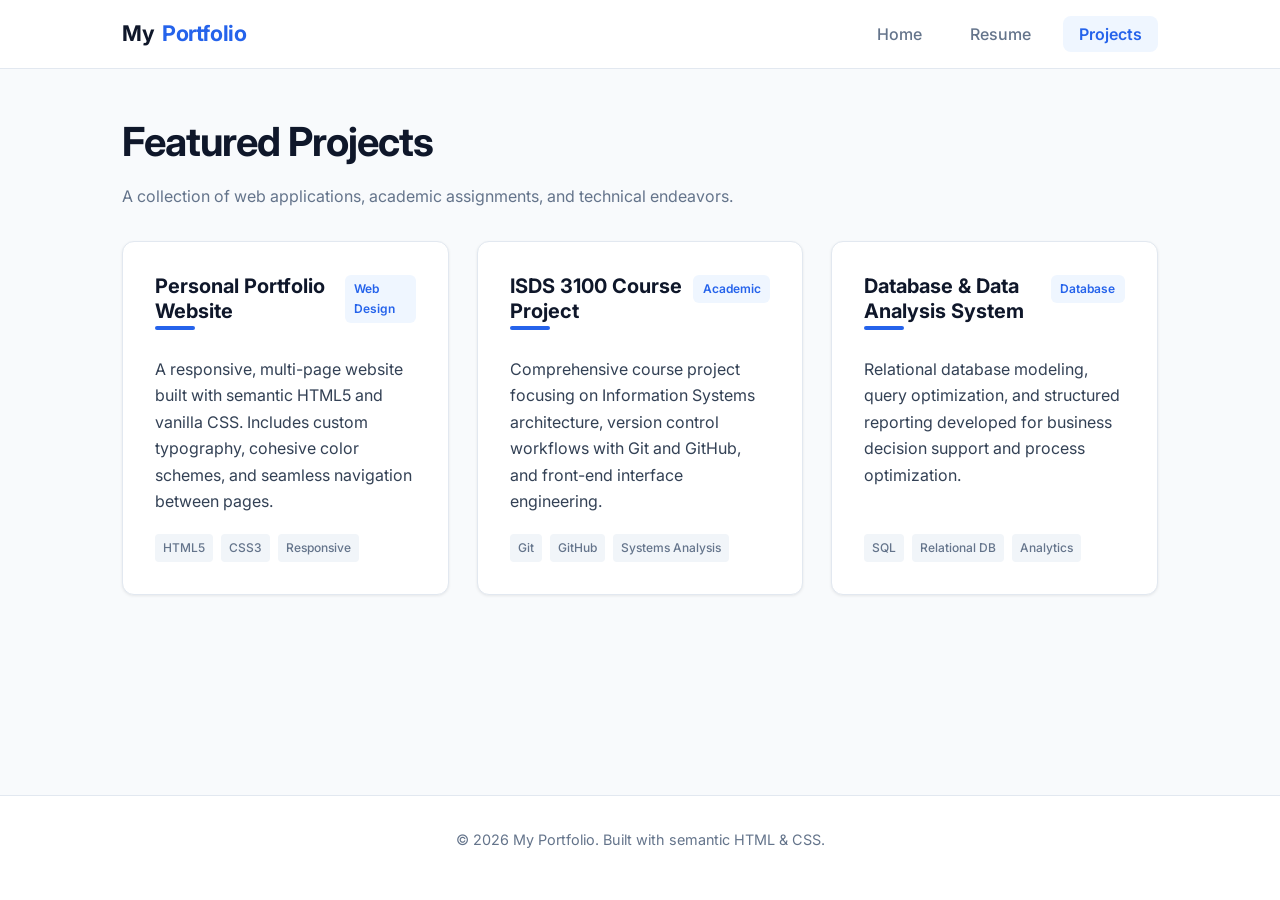
==== project.html @ 3532eb0c "first try" ====
<!DOCTYPE html>
<html lang="en">
<head>
  <meta charset="UTF-8">
  <meta name="viewport" content="width=device-width, initial-scale=1.0">
  <meta name="description" content="Showcase of projects, course assignments, and development work.">
  <title>Projects | Personal Portfolio</title>
  <link rel="preconnect" href="https://fonts.googleapis.com">
  <link rel="preconnect" href="https://fonts.gstatic.com" crossorigin>
  <link href="https://fonts.googleapis.com/css2?family=Inter:wght@400;500;600;700&display=swap" rel="stylesheet">
  <link rel="stylesheet" href="styles.css">
</head>
<body>

  <!-- Navigation Bar -->
  <header>
    <div class="nav-container">
      <a href="index.html" class="brand">My<span>Portfolio</span></a>
      <nav aria-label="Main Navigation">
        <ul>
          <li><a href="index.html">Home</a></li>
          <li><a href="resume.html">Resume</a></li>
          <li><a href="project.html" class="active">Projects</a></li>
        </ul>
      </nav>
    </div>
  </header>

  <!-- Main Content -->
  <main>
    <section class="projects-header">
      <h1>Featured Projects</h1>
      <p style="color: var(--text-light); margin-bottom: 2rem;">
        A collection of web applications, academic assignments, and technical endeavors.
      </p>
    </section>

    <!-- Projects Grid -->
    <section id="projects-grid">
      <div class="grid-cards">
        
        <!-- Project Card 1 -->
        <article class="card">
          <div class="card-header">
            <h2 class="card-title" style="font-size: 1.25rem;">Personal Portfolio Website</h2>
            <span class="badge">Web Design</span>
          </div>
          <p class="card-body">
            A responsive, multi-page website built with semantic HTML5 and vanilla CSS. Includes custom typography, 
            cohesive color schemes, and seamless navigation between pages.
          </p>
          <div class="card-tags">
            <span class="tag">HTML5</span>
            <span class="tag">CSS3</span>
            <span class="tag">Responsive</span>
          </div>
        </article>

        <!-- Project Card 2 -->
        <article class="card">
          <div class="card-header">
            <h2 class="card-title" style="font-size: 1.25rem;">ISDS 3100 Course Project</h2>
            <span class="badge">Academic</span>
          </div>
          <p class="card-body">
            Comprehensive course project focusing on Information Systems architecture, version control workflows 
            with Git and GitHub, and front-end interface engineering.
          </p>
          <div class="card-tags">
            <span class="tag">Git</span>
            <span class="tag">GitHub</span>
            <span class="tag">Systems Analysis</span>
          </div>
        </article>

        <!-- Project Card 3 -->
        <article class="card">
          <div class="card-header">
            <h2 class="card-title" style="font-size: 1.25rem;">Database &amp; Data Analysis System</h2>
            <span class="badge">Database</span>
          </div>
          <p class="card-body">
            Relational database modeling, query optimization, and structured reporting developed for business decision 
            support and process optimization.
          </p>
          <div class="card-tags">
            <span class="tag">SQL</span>
            <span class="tag">Relational DB</span>
            <span class="tag">Analytics</span>
          </div>
        </article>

      </div>
    </section>
  </main>

  <!-- Footer -->
  <footer>
    <p>&copy; 2026 My Portfolio. Built with semantic HTML &amp; CSS.</p>
  </footer>

</body>
</html>
---- styles.css ----
/* ==========================================================================
   Base Design System & Global Styles
   ========================================================================== */

:root {
  --primary: #2563eb;
  --primary-hover: #1d4ed8;
  --primary-light: #eff6ff;
  --accent: #0ea5e9;
  --dark: #0f172a;
  --text: #334155;
  --text-light: #64748b;
  --bg: #f8fafc;
  --card-bg: #ffffff;
  --border: #e2e8f0;
  --shadow-sm: 0 1px 3px rgba(0, 0, 0, 0.08);
  --shadow-md: 0 4px 6px -1px rgba(0, 0, 0, 0.1), 0 2px 4px -2px rgba(0, 0, 0, 0.06);
  --shadow-lg: 0 10px 15px -3px rgba(0, 0, 0, 0.1), 0 4px 6px -4px rgba(0, 0, 0, 0.05);
  --radius: 12px;
  --transition: all 0.25s cubic-bezier(0.4, 0, 0.2, 1);
  --font-family: 'Inter', system-ui, -apple-system, BlinkMacSystemFont, 'Segoe UI', Roboto, sans-serif;
}

*, *::before, *::after {
  box-sizing: border-box;
  margin: 0;
  padding: 0;
}

body {
  font-family: var(--font-family);
  background-color: var(--bg);
  color: var(--text);
  line-height: 1.65;
  min-height: 100vh;
  display: flex;
  flex-direction: column;
}

/* ==========================================================================
   Header & Navigation
   ========================================================================== */

header {
  background: rgba(255, 255, 255, 0.92);
  backdrop-filter: blur(12px);
  position: sticky;
  top: 0;
  z-index: 1000;
  border-bottom: 1px solid var(--border);
}

.nav-container {
  max-width: 1100px;
  margin: 0 auto;
  padding: 1rem 2rem;
  display: flex;
  justify-content: space-between;
  align-items: center;
}

.brand {
  font-size: 1.35rem;
  font-weight: 700;
  color: var(--dark);
  text-decoration: none;
  letter-spacing: -0.02em;
  display: flex;
  align-items: center;
  gap: 0.5rem;
}

.brand span {
  color: var(--primary);
}

nav ul {
  display: flex;
  list-style: none;
  gap: 1rem;
}

nav a {
  text-decoration: none;
  color: var(--text-light);
  font-weight: 500;
  padding: 0.5rem 1rem;
  border-radius: 8px;
  transition: var(--transition);
}

nav a:hover {
  color: var(--primary);
  background: var(--primary-light);
}

nav a.active {
  color: var(--primary);
  background: var(--primary-light);
  font-weight: 600;
}

/* ==========================================================================
   Layout & Typography
   ========================================================================== */

main {
  flex: 1;
  max-width: 1100px;
  width: 100%;
  margin: 0 auto;
  padding: 3rem 2rem;
}

h1, h2, h3, h4 {
  color: var(--dark);
  font-weight: 700;
  line-height: 1.25;
}

h1 {
  font-size: 2.5rem;
  margin-bottom: 1rem;
  letter-spacing: -0.025em;
}

h2 {
  font-size: 1.75rem;
  margin-bottom: 1.25rem;
  position: relative;
  display: inline-block;
}

h2::after {
  content: '';
  position: absolute;
  left: 0;
  bottom: -6px;
  width: 40px;
  height: 4px;
  background: var(--primary);
  border-radius: 2px;
}

p {
  margin-bottom: 1rem;
}

/* ==========================================================================
   Hero Section
   ========================================================================== */

.hero {
  padding: 4rem 2rem;
  background: linear-gradient(135deg, #ffffff 0%, #f1f5f9 100%);
  border: 1px solid var(--border);
  border-radius: var(--radius);
  margin-bottom: 3rem;
  box-shadow: var(--shadow-sm);
  display: flex;
  flex-direction: column;
  align-items: flex-start;
  gap: 1.5rem;
}

.hero-tag {
  display: inline-block;
  padding: 0.35rem 0.85rem;
  font-size: 0.85rem;
  font-weight: 600;
  color: var(--primary);
  background-color: var(--primary-light);
  border-radius: 9999px;
  border: 1px solid rgba(37, 99, 235, 0.2);
}

.hero p {
  font-size: 1.2rem;
  color: var(--text-light);
  max-width: 650px;
}

.btn-group {
  display: flex;
  gap: 1rem;
  flex-wrap: wrap;
}

.btn {
  display: inline-block;
  padding: 0.75rem 1.5rem;
  border-radius: 8px;
  font-weight: 600;
  text-decoration: none;
  transition: var(--transition);
  cursor: pointer;
  border: none;
}

.btn-primary {
  background-color: var(--primary);
  color: #ffffff;
  box-shadow: 0 4px 10px rgba(37, 99, 235, 0.25);
}

.btn-primary:hover {
  background-color: var(--primary-hover);
  transform: translateY(-2px);
  box-shadow: 0 6px 15px rgba(37, 99, 235, 0.35);
}

.btn-secondary {
  background-color: #ffffff;
  color: var(--dark);
  border: 1px solid var(--border);
}

.btn-secondary:hover {
  background-color: #f8fafc;
  border-color: #cbd5e1;
  transform: translateY(-2px);
}

/* ==========================================================================
   Cards & Grids
   ========================================================================== */

.grid-cards {
  display: grid;
  grid-template-columns: repeat(auto-fit, minmax(320px, 1fr));
  gap: 1.75rem;
  margin-top: 2rem;
}

.card {
  background: var(--card-bg);
  border: 1px solid var(--border);
  border-radius: var(--radius);
  padding: 2rem;
  box-shadow: var(--shadow-sm);
  transition: var(--transition);
  display: flex;
  flex-direction: column;
}

.card:hover {
  transform: translateY(-4px);
  box-shadow: var(--shadow-lg);
  border-color: #cbd5e1;
}

.card-header {
  display: flex;
  justify-content: space-between;
  align-items: baseline;
  margin-bottom: 0.75rem;
}

.card-title {
  font-size: 1.25rem;
  color: var(--dark);
}

.badge {
  font-size: 0.75rem;
  font-weight: 600;
  padding: 0.25rem 0.6rem;
  border-radius: 6px;
  background-color: var(--primary-light);
  color: var(--primary);
}

.card-body {
  flex: 1;
  color: var(--text);
  margin-bottom: 1.25rem;
}

.card-tags {
  display: flex;
  flex-wrap: wrap;
  gap: 0.5rem;
  margin-top: auto;
}

.tag {
  background: #f1f5f9;
  color: var(--text-light);
  font-size: 0.75rem;
  font-weight: 500;
  padding: 0.25rem 0.5rem;
  border-radius: 4px;
}

/* ==========================================================================
   Resume Sections
   ========================================================================== */

.resume-section {
  margin-bottom: 3rem;
}

.timeline {
  display: flex;
  flex-direction: column;
  gap: 1.5rem;
  margin-top: 1.5rem;
  border-left: 2px solid var(--border);
  padding-left: 1.5rem;
}

.timeline-item {
  position: relative;
}

.timeline-item::before {
  content: '';
  position: absolute;
  left: -1.95rem;
  top: 0.35rem;
  width: 12px;
  height: 12px;
  border-radius: 50%;
  background: var(--primary);
  border: 3px solid #ffffff;
  box-shadow: 0 0 0 1px var(--primary);
}

.timeline-title {
  font-size: 1.15rem;
  margin-bottom: 0.25rem;
}

.timeline-subtitle {
  font-weight: 500;
  color: var(--text-light);
  font-size: 0.95rem;
  margin-bottom: 0.5rem;
}

.timeline-date {
  font-size: 0.85rem;
  color: var(--accent);
  font-weight: 600;
  margin-bottom: 0.75rem;
}

.skills-list {
  display: flex;
  flex-wrap: wrap;
  gap: 0.75rem;
  margin-top: 1.25rem;
}

.skill-chip {
  background: #ffffff;
  border: 1px solid var(--border);
  padding: 0.5rem 1rem;
  border-radius: 8px;
  font-weight: 500;
  font-size: 0.9rem;
  box-shadow: var(--shadow-sm);
}

/* ==========================================================================
   Footer
   ========================================================================== */

footer {
  margin-top: auto;
  border-top: 1px solid var(--border);
  background: #ffffff;
  padding: 2rem;
  text-align: center;
  color: var(--text-light);
  font-size: 0.9rem;
}

/* ==========================================================================
   Responsive Design
   ========================================================================== */

@media (max-width: 768px) {
  .nav-container {
    flex-direction: column;
    gap: 1rem;
  }

  main {
    padding: 2rem 1rem;
  }

  h1 {
    font-size: 2rem;
  }
}
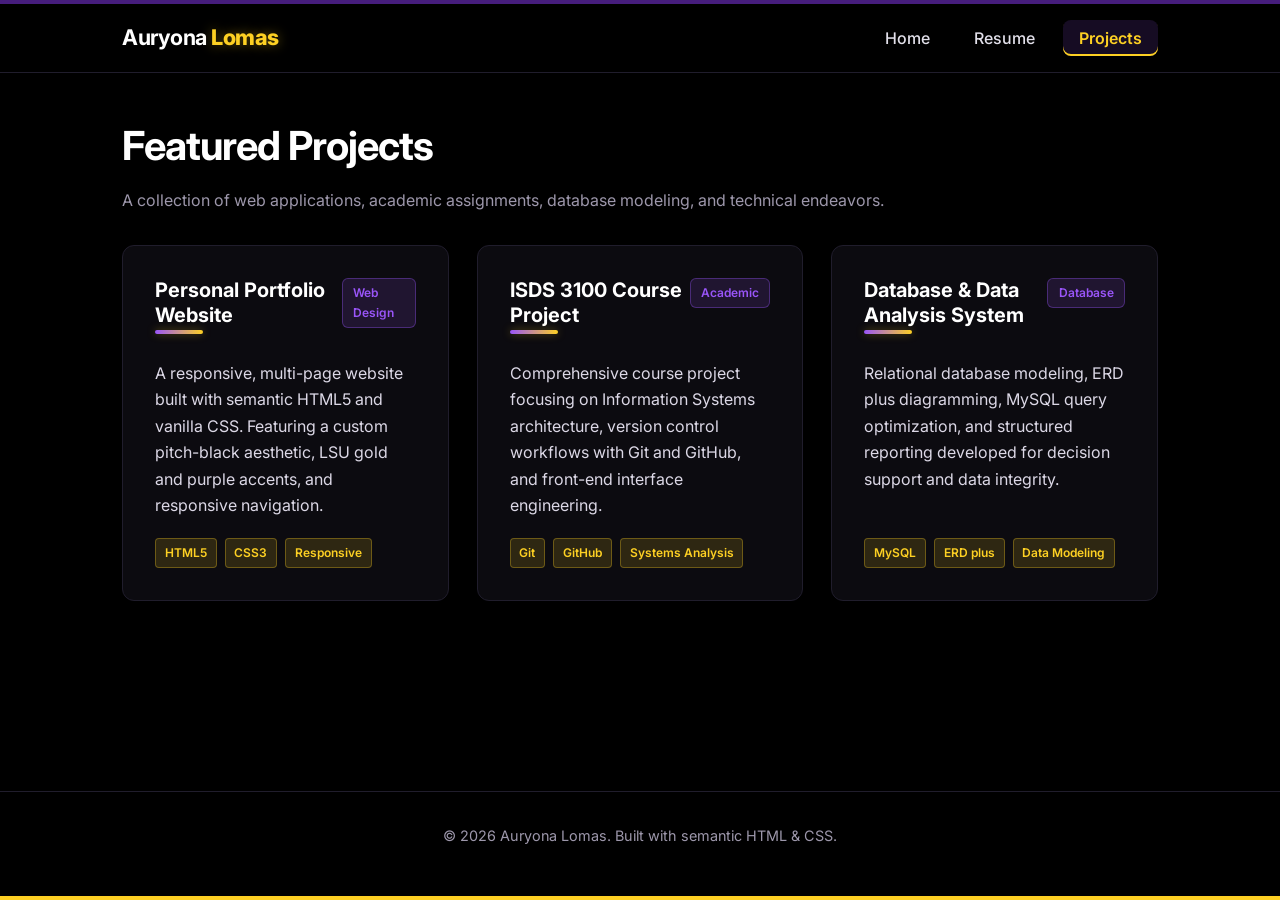
==== commit f6645a36: "resume add" ====
--- a/project.html
+++ b/project.html
@@ -3,8 +3,8 @@
 <head>
   <meta charset="UTF-8">
   <meta name="viewport" content="width=device-width, initial-scale=1.0">
-  <meta name="description" content="Showcase of projects, course assignments, and development work.">
-  <title>Projects | Personal Portfolio</title>
+  <meta name="description" content="Showcase of projects, course assignments, and development work by Auryona Lomas.">
+  <title>Projects | Auryona Lomas</title>
   <link rel="preconnect" href="https://fonts.googleapis.com">
   <link rel="preconnect" href="https://fonts.gstatic.com" crossorigin>
   <link href="https://fonts.googleapis.com/css2?family=Inter:wght@400;500;600;700&display=swap" rel="stylesheet">
@@ -15,7 +15,7 @@
   <!-- Navigation Bar -->
   <header>
     <div class="nav-container">
-      <a href="index.html" class="brand">My<span>Portfolio</span></a>
+      <a href="index.html" class="brand">Auryona<span>Lomas</span></a>
       <nav aria-label="Main Navigation">
         <ul>
           <li><a href="index.html">Home</a></li>
@@ -31,7 +31,7 @@
     <section class="projects-header">
       <h1>Featured Projects</h1>
       <p style="color: var(--text-light); margin-bottom: 2rem;">
-        A collection of web applications, academic assignments, and technical endeavors.
+        A collection of web applications, academic assignments, database modeling, and technical endeavors.
       </p>
     </section>
 
@@ -46,8 +46,8 @@
             <span class="badge">Web Design</span>
           </div>
           <p class="card-body">
-            A responsive, multi-page website built with semantic HTML5 and vanilla CSS. Includes custom typography, 
-            cohesive color schemes, and seamless navigation between pages.
+            A responsive, multi-page website built with semantic HTML5 and vanilla CSS. Featuring a custom pitch-black 
+            aesthetic, LSU gold and purple accents, and responsive navigation.
           </p>
           <div class="card-tags">
             <span class="tag">HTML5</span>
@@ -80,13 +80,13 @@
             <span class="badge">Database</span>
           </div>
           <p class="card-body">
-            Relational database modeling, query optimization, and structured reporting developed for business decision 
-            support and process optimization.
+            Relational database modeling, ERD plus diagramming, MySQL query optimization, and structured reporting 
+            developed for decision support and data integrity.
           </p>
           <div class="card-tags">
-            <span class="tag">SQL</span>
-            <span class="tag">Relational DB</span>
-            <span class="tag">Analytics</span>
+            <span class="tag">MySQL</span>
+            <span class="tag">ERD plus</span>
+            <span class="tag">Data Modeling</span>
           </div>
         </article>
 
@@ -96,7 +96,7 @@
 
   <!-- Footer -->
   <footer>
-    <p>&copy; 2026 My Portfolio. Built with semantic HTML &amp; CSS.</p>
+    <p>&copy; 2026 Auryona Lomas. Built with semantic HTML &amp; CSS.</p>
   </footer>
 
 </body>
--- a/styles.css
+++ b/styles.css
@@ -1,21 +1,41 @@
 /* ==========================================================================
-   Base Design System & Global Styles
+   LSU Dark / Pitch Black Themed Design System
+   Colors: Pitch Black (#000000), LSU Purple (#9955f8 / #461D7C),
+           LSU Yellow/Gold (#FDD023), and Crisp White (#ffffff)
    ========================================================================== */
 
 :root {
-  --primary: #2563eb;
-  --primary-hover: #1d4ed8;
-  --primary-light: #eff6ff;
-  --accent: #0ea5e9;
-  --dark: #0f172a;
-  --text: #334155;
-  --text-light: #64748b;
-  --bg: #f8fafc;
-  --card-bg: #ffffff;
-  --border: #e2e8f0;
-  --shadow-sm: 0 1px 3px rgba(0, 0, 0, 0.08);
-  --shadow-md: 0 4px 6px -1px rgba(0, 0, 0, 0.1), 0 2px 4px -2px rgba(0, 0, 0, 0.06);
-  --shadow-lg: 0 10px 15px -3px rgba(0, 0, 0, 0.1), 0 4px 6px -4px rgba(0, 0, 0, 0.05);
+  /* LSU Purple Accents */
+  --primary: #9955f8;            /* Vibrant Purple for text/icons on dark bg */
+  --primary-hover: #b074ff;      /* Lighter Purple hover */
+  --primary-bg: #461D7C;         /* Official Deep LSU Purple for solid fills */
+  --primary-light: rgba(153, 85, 248, 0.14); /* Purple glow tint */
+  
+  /* LSU Yellow / Gold Accents */
+  --secondary: #FDD023;          /* Official Vibrant LSU Gold */
+  --secondary-hover: #ffe266;    /* Bright Gold hover */
+  --secondary-light: rgba(253, 208, 35, 0.14); /* Warm gold glow */
+  --accent: #FDD023;             /* LSU Gold accent */
+  --accent-text: #FDD023;        /* High-contrast Gold text */
+  
+  /* White Accents */
+  --white: #ffffff;
+  --white-muted: #e2e0ea;
+  
+  /* Pitch Black Backgrounds & Obsidian Surfaces */
+  --bg: #000000;                 /* True Pitch Black page background */
+  --card-bg: #0c0b10;            /* Elevated obsidian black card surface */
+  --card-bg-hover: #15131c;      /* Card hover surface */
+  --dark: #ffffff;               /* Headings are crisp bright white */
+  --text: #dcd8e6;               /* Clean readable silver text */
+  --text-light: #9d97ab;         /* Muted secondary text */
+  --border: #201d2c;             /* Subtle dark border */
+  --border-light: #363148;       /* Lighter border for hover/focus */
+  
+  /* Shadows & Glows */
+  --shadow-sm: 0 2px 6px rgba(0, 0, 0, 0.85);
+  --shadow-md: 0 4px 14px rgba(0, 0, 0, 0.9), 0 0 10px rgba(153, 85, 248, 0.12);
+  --shadow-lg: 0 12px 28px rgba(0, 0, 0, 0.95), 0 0 16px rgba(153, 85, 248, 0.22);
   --radius: 12px;
   --transition: all 0.25s cubic-bezier(0.4, 0, 0.2, 1);
   --font-family: 'Inter', system-ui, -apple-system, BlinkMacSystemFont, 'Segoe UI', Roboto, sans-serif;
@@ -27,9 +47,14 @@
   padding: 0;
 }
 
+html {
+  background-color: #000000;
+  scroll-behavior: smooth;
+}
+
 body {
   font-family: var(--font-family);
-  background-color: var(--bg);
+  background-color: #000000;
   color: var(--text);
   line-height: 1.65;
   min-height: 100vh;
@@ -42,12 +67,14 @@
    ========================================================================== */
 
 header {
-  background: rgba(255, 255, 255, 0.92);
-  backdrop-filter: blur(12px);
+  background: rgba(0, 0, 0, 0.92);
+  backdrop-filter: blur(14px);
   position: sticky;
   top: 0;
   z-index: 1000;
+  border-top: 4px solid var(--primary-bg);
   border-bottom: 1px solid var(--border);
+  box-shadow: 0 4px 16px rgba(0, 0, 0, 0.85);
 }
 
 .nav-container {
@@ -62,42 +89,46 @@
 .brand {
   font-size: 1.35rem;
   font-weight: 700;
-  color: var(--dark);
+  color: var(--white);
   text-decoration: none;
   letter-spacing: -0.02em;
   display: flex;
   align-items: center;
-  gap: 0.5rem;
+  gap: 0.25rem;
 }
 
 .brand span {
-  color: var(--primary);
+  color: var(--secondary);
+  font-weight: 800;
+  text-shadow: 0 0 12px rgba(253, 208, 35, 0.4);
 }
 
 nav ul {
   display: flex;
   list-style: none;
-  gap: 1rem;
+  gap: 0.75rem;
 }
 
 nav a {
   text-decoration: none;
-  color: var(--text-light);
+  color: var(--white-muted);
   font-weight: 500;
   padding: 0.5rem 1rem;
   border-radius: 8px;
+  position: relative;
   transition: var(--transition);
 }
 
 nav a:hover {
-  color: var(--primary);
+  color: var(--white);
   background: var(--primary-light);
 }
 
 nav a.active {
-  color: var(--primary);
+  color: var(--secondary);
   background: var(--primary-light);
   font-weight: 600;
+  box-shadow: inset 0 -2px 0 var(--secondary);
 }
 
 /* ==========================================================================
@@ -113,7 +144,7 @@
 }
 
 h1, h2, h3, h4 {
-  color: var(--dark);
+  color: var(--white);
   font-weight: 700;
   line-height: 1.25;
 }
@@ -131,15 +162,17 @@
   display: inline-block;
 }
 
+/* Purple to Gold accent bar under section headings */
 h2::after {
   content: '';
   position: absolute;
   left: 0;
   bottom: -6px;
-  width: 40px;
+  width: 48px;
   height: 4px;
-  background: var(--primary);
+  background: linear-gradient(90deg, var(--primary) 0%, var(--secondary) 100%);
   border-radius: 2px;
+  box-shadow: 0 0 8px rgba(253, 208, 35, 0.35);
 }
 
 p {
@@ -151,32 +184,48 @@
    ========================================================================== */
 
 .hero {
-  padding: 4rem 2rem;
-  background: linear-gradient(135deg, #ffffff 0%, #f1f5f9 100%);
+  padding: 4rem 2.5rem;
+  background: linear-gradient(135deg, #07060a 0%, #110d1a 55%, #050508 100%);
   border: 1px solid var(--border);
+  border-left: 6px solid var(--primary);
   border-radius: var(--radius);
   margin-bottom: 3rem;
-  box-shadow: var(--shadow-sm);
+  box-shadow: var(--shadow-md);
   display: flex;
   flex-direction: column;
   align-items: flex-start;
   gap: 1.5rem;
+  position: relative;
+  overflow: hidden;
+}
+
+.hero::after {
+  content: '';
+  position: absolute;
+  top: -60px;
+  right: -60px;
+  width: 200px;
+  height: 200px;
+  background: radial-gradient(circle, rgba(253, 208, 35, 0.2) 0%, rgba(153, 85, 248, 0.15) 50%, transparent 70%);
+  border-radius: 50%;
+  pointer-events: none;
 }
 
 .hero-tag {
   display: inline-block;
-  padding: 0.35rem 0.85rem;
+  padding: 0.35rem 0.9rem;
   font-size: 0.85rem;
   font-weight: 600;
-  color: var(--primary);
-  background-color: var(--primary-light);
+  color: var(--secondary);
+  background-color: var(--secondary-light);
   border-radius: 9999px;
-  border: 1px solid rgba(37, 99, 235, 0.2);
+  border: 1px solid rgba(253, 208, 35, 0.45);
+  box-shadow: 0 0 10px rgba(253, 208, 35, 0.15);
 }
 
 .hero p {
   font-size: 1.2rem;
-  color: var(--text-light);
+  color: var(--text);
   max-width: 650px;
 }
 
@@ -197,28 +246,33 @@
   border: none;
 }
 
+/* Primary Button: LSU Purple with crisp White text */
 .btn-primary {
-  background-color: var(--primary);
-  color: #ffffff;
-  box-shadow: 0 4px 10px rgba(37, 99, 235, 0.25);
+  background-color: var(--primary-bg);
+  color: var(--white);
+  border: 1px solid var(--primary);
+  box-shadow: 0 4px 14px rgba(153, 85, 248, 0.35);
 }
 
 .btn-primary:hover {
-  background-color: var(--primary-hover);
+  background-color: #58249c;
   transform: translateY(-2px);
-  box-shadow: 0 6px 15px rgba(37, 99, 235, 0.35);
-}
-
+  box-shadow: 0 6px 20px rgba(153, 85, 248, 0.5);
+  color: var(--white);
+}
+
+/* Secondary Button: LSU Yellow / Gold */
 .btn-secondary {
-  background-color: #ffffff;
-  color: var(--dark);
-  border: 1px solid var(--border);
+  background-color: var(--secondary);
+  color: #120921;
+  font-weight: 700;
+  box-shadow: 0 4px 14px rgba(253, 208, 35, 0.35);
 }
 
 .btn-secondary:hover {
-  background-color: #f8fafc;
-  border-color: #cbd5e1;
+  background-color: var(--secondary-hover);
   transform: translateY(-2px);
+  box-shadow: 0 6px 20px rgba(253, 208, 35, 0.55);
 }
 
 /* ==========================================================================
@@ -241,12 +295,15 @@
   transition: var(--transition);
   display: flex;
   flex-direction: column;
+  position: relative;
+  overflow: hidden;
 }
 
 .card:hover {
+  background: var(--card-bg-hover);
   transform: translateY(-4px);
   box-shadow: var(--shadow-lg);
-  border-color: #cbd5e1;
+  border-color: var(--primary);
 }
 
 .card-header {
@@ -258,16 +315,17 @@
 
 .card-title {
   font-size: 1.25rem;
-  color: var(--dark);
+  color: var(--white);
 }
 
 .badge {
   font-size: 0.75rem;
   font-weight: 600;
-  padding: 0.25rem 0.6rem;
+  padding: 0.25rem 0.65rem;
   border-radius: 6px;
   background-color: var(--primary-light);
   color: var(--primary);
+  border: 1px solid rgba(153, 85, 248, 0.35);
 }
 
 .card-body {
@@ -284,12 +342,13 @@
 }
 
 .tag {
-  background: #f1f5f9;
-  color: var(--text-light);
+  background: var(--secondary-light);
+  color: var(--secondary);
   font-size: 0.75rem;
-  font-weight: 500;
-  padding: 0.25rem 0.5rem;
+  font-weight: 600;
+  padding: 0.25rem 0.55rem;
   border-radius: 4px;
+  border: 1px solid rgba(253, 208, 35, 0.3);
 }
 
 /* ==========================================================================
@@ -303,7 +362,7 @@
 .timeline {
   display: flex;
   flex-direction: column;
-  gap: 1.5rem;
+  gap: 1.75rem;
   margin-top: 1.5rem;
   border-left: 2px solid var(--border);
   padding-left: 1.5rem;
@@ -313,6 +372,7 @@
   position: relative;
 }
 
+/* Timeline dot: Purple with glowing Gold ring */
 .timeline-item::before {
   content: '';
   position: absolute;
@@ -322,27 +382,233 @@
   height: 12px;
   border-radius: 50%;
   background: var(--primary);
-  border: 3px solid #ffffff;
-  box-shadow: 0 0 0 1px var(--primary);
+  border: 3px solid #000000;
+  box-shadow: 0 0 0 2px var(--secondary), 0 0 8px rgba(253, 208, 35, 0.4);
 }
 
 .timeline-title {
   font-size: 1.15rem;
   margin-bottom: 0.25rem;
+  color: var(--white);
 }
 
 .timeline-subtitle {
-  font-weight: 500;
-  color: var(--text-light);
+  font-weight: 600;
+  color: var(--primary);
   font-size: 0.95rem;
-  margin-bottom: 0.5rem;
+  margin-bottom: 0.4rem;
 }
 
 .timeline-date {
+  display: inline-block;
   font-size: 0.85rem;
-  color: var(--accent);
+  color: var(--secondary);
+  background-color: var(--secondary-light);
+  padding: 0.15rem 0.55rem;
+  border-radius: 4px;
   font-weight: 600;
   margin-bottom: 0.75rem;
+  border: 1px solid rgba(253, 208, 35, 0.4);
+}
+
+/* Resume Bullet Lists */
+.resume-list {
+  list-style: none;
+  margin-top: 0.6rem;
+  display: flex;
+  flex-direction: column;
+  gap: 0.45rem;
+}
+
+.resume-list li {
+  position: relative;
+  padding-left: 1.25rem;
+  color: var(--text);
+  font-size: 0.95rem;
+  line-height: 1.6;
+}
+
+.resume-list li::before {
+  content: '•';
+  position: absolute;
+  left: 0;
+  top: -0.05rem;
+  color: var(--secondary);
+  font-weight: 700;
+  font-size: 1.15rem;
+}
+
+/* Resume Profile Header Card */
+.resume-header-card {
+  background: var(--card-bg);
+  border: 1px solid var(--border);
+  border-left: 5px solid var(--secondary);
+  border-radius: var(--radius);
+  padding: 2.25rem 2.5rem;
+  margin-bottom: 3rem;
+  box-shadow: var(--shadow-md);
+  display: flex;
+  justify-content: space-between;
+  align-items: center;
+  flex-wrap: wrap;
+  gap: 1.5rem;
+}
+
+.resume-profile-info h1 {
+  font-size: 2.4rem;
+  margin-bottom: 0.35rem;
+  color: var(--white);
+  letter-spacing: -0.02em;
+}
+
+.resume-profile-tagline {
+  color: var(--primary-hover);
+  font-size: 1.05rem;
+  font-weight: 500;
+  margin-bottom: 0.85rem;
+}
+
+.resume-contact-bar {
+  display: flex;
+  flex-wrap: wrap;
+  align-items: center;
+  gap: 1.25rem;
+}
+
+.resume-contact-item {
+  display: inline-flex;
+  align-items: center;
+  gap: 0.5rem;
+  color: var(--text);
+  font-size: 0.92rem;
+  text-decoration: none;
+  transition: var(--transition);
+}
+
+.resume-contact-item:hover {
+  color: var(--secondary);
+}
+
+.resume-contact-item .icon {
+  color: var(--secondary);
+  font-size: 1.05rem;
+}
+
+.resume-actions {
+  display: flex;
+  gap: 0.75rem;
+  flex-wrap: wrap;
+}
+
+/* Education Highlight Card */
+.education-card {
+  background: var(--card-bg);
+  border: 1px solid var(--border);
+  border-radius: var(--radius);
+  padding: 1.75rem 2rem;
+  display: flex;
+  justify-content: space-between;
+  align-items: flex-start;
+  flex-wrap: wrap;
+  gap: 1.25rem;
+  margin-top: 1.25rem;
+  box-shadow: var(--shadow-sm);
+  transition: var(--transition);
+}
+
+.education-card:hover {
+  border-color: var(--primary);
+  transform: translateY(-2px);
+  box-shadow: var(--shadow-md);
+}
+
+.education-main h3 {
+  font-size: 1.25rem;
+  color: var(--white);
+  margin-bottom: 0.25rem;
+}
+
+.education-school {
+  color: var(--primary);
+  font-weight: 600;
+  font-size: 1rem;
+  margin-bottom: 0.35rem;
+}
+
+.education-minor {
+  color: var(--text-light);
+  font-size: 0.92rem;
+}
+
+.education-meta {
+  display: flex;
+  flex-direction: column;
+  align-items: flex-end;
+  gap: 0.5rem;
+}
+
+.badge-gpa {
+  background: var(--secondary-light);
+  color: var(--secondary);
+  border: 1px solid rgba(253, 208, 35, 0.45);
+  font-weight: 700;
+  padding: 0.35rem 0.85rem;
+  border-radius: 9999px;
+  font-size: 0.9rem;
+  letter-spacing: 0.02em;
+  box-shadow: 0 0 10px rgba(253, 208, 35, 0.15);
+}
+
+/* Involvement Cards */
+.involvement-grid {
+  display: grid;
+  grid-template-columns: repeat(auto-fit, minmax(280px, 1fr));
+  gap: 1.25rem;
+  margin-top: 1.25rem;
+}
+
+.involvement-card {
+  background: var(--card-bg);
+  border: 1px solid var(--border);
+  border-radius: var(--radius);
+  padding: 1.35rem 1.6rem;
+  display: flex;
+  align-items: center;
+  gap: 1rem;
+  box-shadow: var(--shadow-sm);
+  transition: var(--transition);
+}
+
+.involvement-card:hover {
+  border-color: var(--secondary);
+  transform: translateY(-2px);
+  box-shadow: var(--shadow-md);
+}
+
+.involvement-icon {
+  width: 40px;
+  height: 40px;
+  border-radius: 10px;
+  background: var(--primary-light);
+  color: var(--secondary);
+  display: flex;
+  align-items: center;
+  justify-content: center;
+  font-size: 1.2rem;
+  border: 1px solid rgba(153, 85, 248, 0.3);
+  flex-shrink: 0;
+}
+
+.involvement-info h4 {
+  font-size: 1.05rem;
+  color: var(--white);
+  margin-bottom: 0.2rem;
+}
+
+.involvement-info p {
+  font-size: 0.88rem;
+  color: var(--text-light);
+  margin-bottom: 0;
 }
 
 .skills-list {
@@ -353,13 +619,23 @@
 }
 
 .skill-chip {
-  background: #ffffff;
+  background: var(--card-bg);
   border: 1px solid var(--border);
-  padding: 0.5rem 1rem;
+  color: var(--white);
+  padding: 0.5rem 1.1rem;
   border-radius: 8px;
   font-weight: 500;
   font-size: 0.9rem;
   box-shadow: var(--shadow-sm);
+  transition: var(--transition);
+}
+
+.skill-chip:hover {
+  border-color: var(--secondary);
+  color: var(--secondary);
+  background: var(--secondary-light);
+  transform: translateY(-2px);
+  box-shadow: 0 0 10px rgba(253, 208, 35, 0.25);
 }
 
 /* ==========================================================================
@@ -369,11 +645,86 @@
 footer {
   margin-top: auto;
   border-top: 1px solid var(--border);
-  background: #ffffff;
+  background: #000000;
   padding: 2rem;
   text-align: center;
   color: var(--text-light);
   font-size: 0.9rem;
+  border-bottom: 4px solid var(--secondary);
+}
+
+/* ==========================================================================
+   Print Styles (Optimized Clean Export)
+   ========================================================================== */
+
+@media print {
+  header, footer, .resume-actions, .no-print {
+    display: none !important;
+  }
+
+  body, html {
+    background: #ffffff !important;
+    color: #111111 !important;
+  }
+
+  main {
+    padding: 0 !important;
+    max-width: 100% !important;
+  }
+
+  .resume-header-card, .education-card, .involvement-card, .card {
+    background: transparent !important;
+    border: none !important;
+    box-shadow: none !important;
+    padding: 0 !important;
+    margin-bottom: 1.5rem !important;
+  }
+
+  h1, h2, h3, h4, .timeline-title {
+    color: #000000 !important;
+  }
+
+  h2::after {
+    display: none !important;
+  }
+
+  .timeline {
+    border-left: 2px solid #ccc !important;
+    padding-left: 1rem !important;
+  }
+
+  .timeline-item::before {
+    background: #333333 !important;
+    border-color: #ffffff !important;
+    box-shadow: none !important;
+  }
+
+  .timeline-subtitle, .timeline-date, .resume-contact-item {
+    color: #333333 !important;
+    background: transparent !important;
+    border: none !important;
+  }
+
+  .resume-list li {
+    color: #222222 !important;
+  }
+
+  .resume-list li::before {
+    color: #000000 !important;
+  }
+
+  .skill-chip {
+    background: #f4f4f4 !important;
+    color: #111111 !important;
+    border: 1px solid #ccc !important;
+    box-shadow: none !important;
+  }
+
+  .badge-gpa {
+    background: #f0f0f0 !important;
+    color: #000000 !important;
+    border: 1px solid #999999 !important;
+  }
 }
 
 /* ==========================================================================
@@ -393,4 +744,20 @@
   h1 {
     font-size: 2rem;
   }
-}
+
+  .resume-header-card {
+    padding: 1.5rem;
+  }
+
+  .resume-profile-info h1 {
+    font-size: 2rem;
+  }
+
+  .education-card {
+    padding: 1.25rem;
+  }
+
+  .education-meta {
+    align-items: flex-start;
+  }
+}
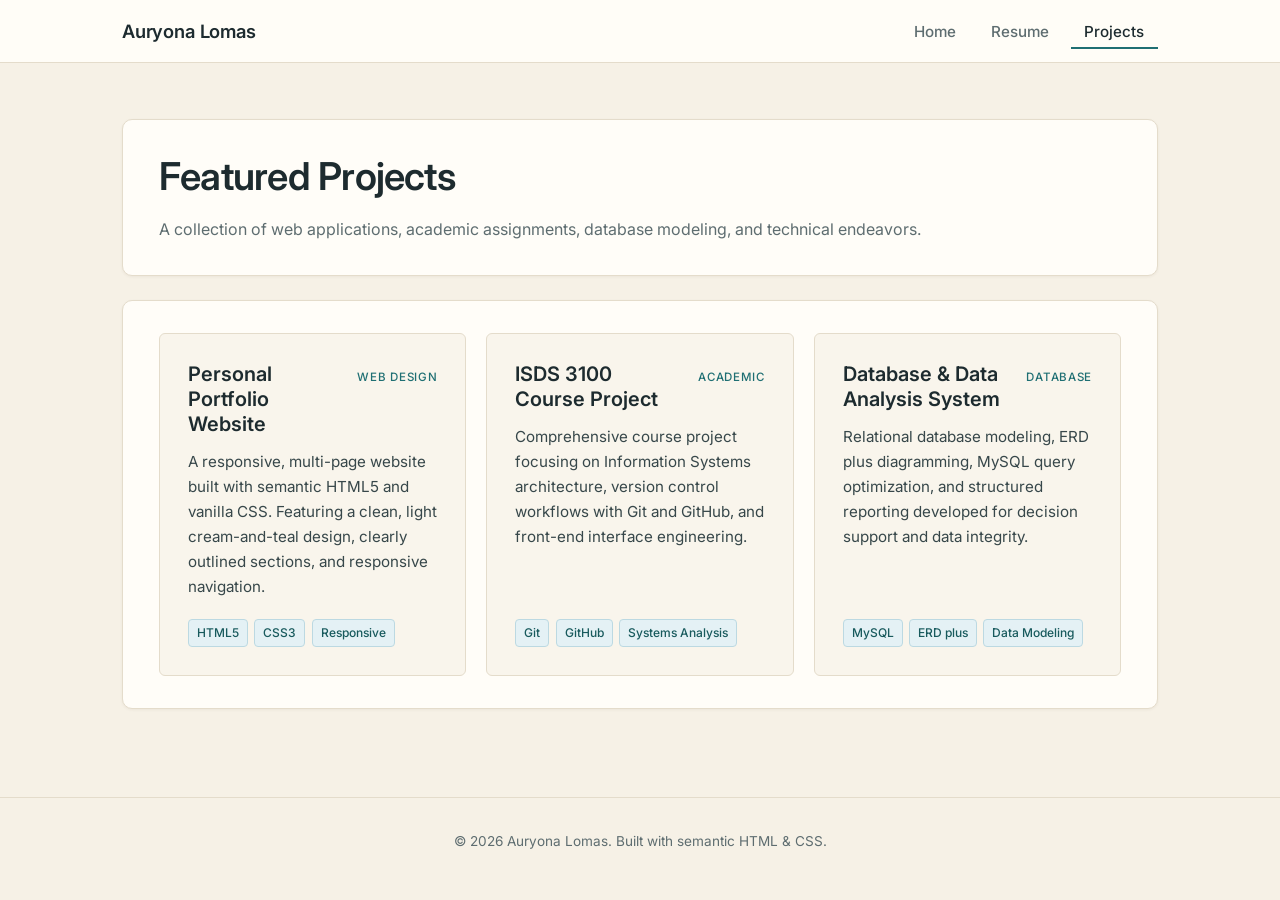
==== commit 6ea29fcb: "This was my attempt at personalizing my website. I definitely need to do research into my options al" ====
--- a/project.html
+++ b/project.html
@@ -30,7 +30,7 @@
   <main>
     <section class="projects-header">
       <h1>Featured Projects</h1>
-      <p style="color: var(--text-light); margin-bottom: 2rem;">
+      <p style="color: var(--text-light);">
         A collection of web applications, academic assignments, database modeling, and technical endeavors.
       </p>
     </section>
@@ -46,8 +46,8 @@
             <span class="badge">Web Design</span>
           </div>
           <p class="card-body">
-            A responsive, multi-page website built with semantic HTML5 and vanilla CSS. Featuring a custom pitch-black 
-            aesthetic, LSU gold and purple accents, and responsive navigation.
+            A responsive, multi-page website built with semantic HTML5 and vanilla CSS. Featuring a clean, light
+            cream-and-teal design, clearly outlined sections, and responsive navigation.
           </p>
           <div class="card-tags">
             <span class="tag">HTML5</span>
--- a/styles.css
+++ b/styles.css
@@ -1,43 +1,31 @@
 /* ==========================================================================
-   LSU Dark / Pitch Black Themed Design System
-   Colors: Pitch Black (#000000), LSU Purple (#9955f8 / #461D7C),
-           LSU Yellow/Gold (#FDD023), and Crisp White (#ffffff)
+   Light Professional Design System
+   Cream page, white section containers, teal accent, light blue highlights.
+   Change the Accent variables to re-theme the site.
    ========================================================================== */
 
 :root {
-  /* LSU Purple Accents */
-  --primary: #9955f8;            /* Vibrant Purple for text/icons on dark bg */
-  --primary-hover: #b074ff;      /* Lighter Purple hover */
-  --primary-bg: #461D7C;         /* Official Deep LSU Purple for solid fills */
-  --primary-light: rgba(153, 85, 248, 0.14); /* Purple glow tint */
-  
-  /* LSU Yellow / Gold Accents */
-  --secondary: #FDD023;          /* Official Vibrant LSU Gold */
-  --secondary-hover: #ffe266;    /* Bright Gold hover */
-  --secondary-light: rgba(253, 208, 35, 0.14); /* Warm gold glow */
-  --accent: #FDD023;             /* LSU Gold accent */
-  --accent-text: #FDD023;        /* High-contrast Gold text */
-  
-  /* White Accents */
-  --white: #ffffff;
-  --white-muted: #e2e0ea;
-  
-  /* Pitch Black Backgrounds & Obsidian Surfaces */
-  --bg: #000000;                 /* True Pitch Black page background */
-  --card-bg: #0c0b10;            /* Elevated obsidian black card surface */
-  --card-bg-hover: #15131c;      /* Card hover surface */
-  --dark: #ffffff;               /* Headings are crisp bright white */
-  --text: #dcd8e6;               /* Clean readable silver text */
-  --text-light: #9d97ab;         /* Muted secondary text */
-  --border: #201d2c;             /* Subtle dark border */
-  --border-light: #363148;       /* Lighter border for hover/focus */
-  
-  /* Shadows & Glows */
-  --shadow-sm: 0 2px 6px rgba(0, 0, 0, 0.85);
-  --shadow-md: 0 4px 14px rgba(0, 0, 0, 0.9), 0 0 10px rgba(153, 85, 248, 0.12);
-  --shadow-lg: 0 12px 28px rgba(0, 0, 0, 0.95), 0 0 16px rgba(153, 85, 248, 0.22);
-  --radius: 12px;
-  --transition: all 0.25s cubic-bezier(0.4, 0, 0.2, 1);
+  /* Accent */
+  --accent: #1f6f73;             /* Teal for links, headings labels, active states */
+  --accent-strong: #185a5d;      /* Darker teal for hover */
+  --accent-light: #e4f1f5;       /* Light blue tint for highlights */
+  --accent-border: #bcd9e2;      /* Light blue border */
+  --on-accent: #ffffff;          /* Text on solid teal */
+
+  /* Neutrals */
+  --bg: #f6f1e6;                 /* Cream page background */
+  --surface: #fffdf8;            /* Section containers */
+  --surface-inset: #f9f5ec;      /* Cards nested inside sections */
+  --heading: #1d2b2f;            /* Headings */
+  --text: #37474a;               /* Body text */
+  --text-light: #5e6d70;         /* Secondary text */
+  --border: #e4dccb;             /* Default outline */
+  --border-light: #d2c8b2;       /* Hover/emphasis outline */
+
+  --shadow-sm: 0 1px 3px rgba(60, 50, 30, 0.06);
+  --radius: 6px;
+  --radius-lg: 10px;
+  --transition: color 0.15s ease, background-color 0.15s ease, border-color 0.15s ease;
   --font-family: 'Inter', system-ui, -apple-system, BlinkMacSystemFont, 'Segoe UI', Roboto, sans-serif;
 }
 
@@ -48,13 +36,13 @@
 }
 
 html {
-  background-color: #000000;
+  background-color: var(--bg);
   scroll-behavior: smooth;
 }
 
 body {
   font-family: var(--font-family);
-  background-color: #000000;
+  background-color: var(--bg);
   color: var(--text);
   line-height: 1.65;
   min-height: 100vh;
@@ -62,19 +50,21 @@
   flex-direction: column;
 }
 
+a {
+  color: var(--accent);
+}
+
 /* ==========================================================================
    Header & Navigation
    ========================================================================== */
 
 header {
-  background: rgba(0, 0, 0, 0.92);
-  backdrop-filter: blur(14px);
+  background: rgba(255, 253, 248, 0.95);
+  backdrop-filter: blur(8px);
   position: sticky;
   top: 0;
   z-index: 1000;
-  border-top: 4px solid var(--primary-bg);
   border-bottom: 1px solid var(--border);
-  box-shadow: 0 4px 16px rgba(0, 0, 0, 0.85);
 }
 
 .nav-container {
@@ -87,48 +77,44 @@
 }
 
 .brand {
-  font-size: 1.35rem;
-  font-weight: 700;
-  color: var(--white);
+  font-size: 1.15rem;
+  font-weight: 600;
+  color: var(--heading);
   text-decoration: none;
-  letter-spacing: -0.02em;
+  letter-spacing: -0.01em;
   display: flex;
   align-items: center;
-  gap: 0.25rem;
+  gap: 0.3rem;
 }
 
 .brand span {
-  color: var(--secondary);
-  font-weight: 800;
-  text-shadow: 0 0 12px rgba(253, 208, 35, 0.4);
+  color: var(--heading);
 }
 
 nav ul {
   display: flex;
   list-style: none;
-  gap: 0.75rem;
+  gap: 0.5rem;
 }
 
 nav a {
   text-decoration: none;
-  color: var(--white-muted);
+  color: var(--text-light);
   font-weight: 500;
-  padding: 0.5rem 1rem;
-  border-radius: 8px;
-  position: relative;
+  font-size: 0.95rem;
+  padding: 0.5rem 0.85rem;
+  border-radius: var(--radius);
   transition: var(--transition);
 }
 
 nav a:hover {
-  color: var(--white);
-  background: var(--primary-light);
+  color: var(--heading);
 }
 
 nav a.active {
-  color: var(--secondary);
-  background: var(--primary-light);
-  font-weight: 600;
-  box-shadow: inset 0 -2px 0 var(--secondary);
+  color: var(--heading);
+  box-shadow: inset 0 -2px 0 var(--accent);
+  border-radius: 0;
 }
 
 /* ==========================================================================
@@ -140,316 +126,400 @@
   max-width: 1100px;
   width: 100%;
   margin: 0 auto;
-  padding: 3rem 2rem;
+  padding: 3.5rem 2rem;
 }
 
 h1, h2, h3, h4 {
-  color: var(--white);
-  font-weight: 700;
+  color: var(--heading);
+  font-weight: 600;
   line-height: 1.25;
 }
 
 h1 {
-  font-size: 2.5rem;
+  font-size: 2.4rem;
   margin-bottom: 1rem;
-  letter-spacing: -0.025em;
-}
-
+  letter-spacing: -0.02em;
+}
+
+/* Section headings: small uppercase label with a hairline rule */
 h2 {
-  font-size: 1.75rem;
+  font-size: 0.85rem;
+  font-weight: 600;
+  text-transform: uppercase;
+  letter-spacing: 0.1em;
+  color: var(--accent);
+  padding-bottom: 0.6rem;
+  margin-bottom: 1.5rem;
+  border-bottom: 1px solid var(--border);
+}
+
+p {
+  margin-bottom: 1rem;
+}
+
+/* Every top-level section sits in its own outlined container */
+main > section {
+  background: var(--surface);
+  border: 1px solid var(--border);
+  border-radius: var(--radius-lg);
+  padding: 2rem 2.25rem;
+  margin-bottom: 1.5rem;
+  box-shadow: var(--shadow-sm);
+}
+
+main > section > :last-child {
+  margin-bottom: 0;
+}
+
+/* ==========================================================================
+   Hero Section
+   ========================================================================== */
+
+.hero {
+  padding: 3rem 2.25rem;
+  display: flex;
+  flex-direction: column;
+  align-items: flex-start;
+  gap: 1.25rem;
+}
+
+.hero h1 {
+  font-size: 2.9rem;
+  margin-bottom: 0;
+}
+
+.hero-tag {
+  font-size: 0.8rem;
+  font-weight: 600;
+  text-transform: uppercase;
+  letter-spacing: 0.1em;
+  color: var(--accent);
+}
+
+.hero p {
+  font-size: 1.15rem;
+  color: var(--text);
+  max-width: 640px;
+  margin-bottom: 0.5rem;
+}
+
+/* Visually hidden but still read by screen readers and search engines */
+.sr-only {
+  position: absolute;
+  width: 1px;
+  height: 1px;
+  padding: 0;
+  margin: -1px;
+  overflow: hidden;
+  clip: rect(0, 0, 0, 0);
+  white-space: nowrap;
+  border: 0;
+}
+
+/* Small red "Curious?" button */
+.no-btn {
+  align-self: center;
+  font-family: inherit;
+  font-size: 0.8rem;
+  font-weight: 600;
+  color: #ffffff;
+  background: #d33a3a;
+  border: 1px solid #b52c2c;
+  border-radius: var(--radius);
+  padding: 0.3rem 0.75rem;
+  cursor: pointer;
+  transition: var(--transition);
+}
+
+.no-btn:hover {
+  background: #b52c2c;
+}
+
+.no-btn:focus-visible {
+  outline: 2px solid var(--accent);
+  outline-offset: 2px;
+}
+
+/* Floating facts box */
+.facts-dialog {
+  margin: auto;
+  max-width: 460px;
+  width: calc(100% - 2rem);
+  padding: 2rem 2rem 1.75rem;
+  background: var(--surface);
+  color: var(--text);
+  border: 3px solid var(--heading);
+  border-radius: var(--radius-lg);
+  box-shadow: 6px 6px 0 var(--heading);
+}
+
+.facts-dialog[open] {
+  animation: facts-pop 0.25s ease-out;
+}
+
+.facts-dialog::backdrop {
+  background: rgba(29, 43, 47, 0.45);
+}
+
+@keyframes facts-pop {
+  from { opacity: 0; transform: scale(0.9) rotate(-2deg); }
+  to   { opacity: 1; transform: scale(1) rotate(0); }
+}
+
+.facts-close {
+  position: absolute;
+  top: 0.6rem;
+  right: 0.8rem;
+  background: none;
+  border: none;
+  font-size: 1.6rem;
+  line-height: 1;
+  color: var(--text-light);
+  cursor: pointer;
+}
+
+.facts-close:hover {
+  color: var(--heading);
+}
+
+/* Reset the section-heading label style for the pop-up title */
+.facts-title {
+  font-size: 1.35rem;
+  text-transform: none;
+  letter-spacing: normal;
+  color: var(--heading);
+  border-bottom: none;
+  padding: 0 1.5rem 0 0;
+  margin-bottom: 0.5rem;
+}
+
+.facts-intro {
+  color: var(--text-light);
+  margin-bottom: 0.75rem;
+}
+
+.facts-list {
+  list-style: none;
+  display: flex;
+  flex-direction: column;
+  gap: 0.5rem;
+}
+
+.facts-list li {
+  background: var(--accent-light);
+  border: 1px solid var(--accent-border);
+  border-radius: var(--radius);
+  padding: 0.6rem 0.85rem;
+  color: var(--heading);
+  font-size: 0.95rem;
+}
+
+.btn-group {
+  display: flex;
+  gap: 0.75rem;
+  flex-wrap: wrap;
+}
+
+.btn {
+  display: inline-block;
+  padding: 0.65rem 1.25rem;
+  border-radius: var(--radius);
+  font-family: inherit;
+  font-size: 0.95rem;
+  font-weight: 500;
+  text-decoration: none;
+  transition: var(--transition);
+  cursor: pointer;
+  border: 1px solid transparent;
+}
+
+/* Primary button: solid accent */
+.btn-primary {
+  background-color: var(--accent);
+  color: var(--on-accent);
+  border-color: var(--accent);
+}
+
+.btn-primary:hover {
+  background-color: var(--accent-strong);
+  border-color: var(--accent-strong);
+  color: var(--on-accent);
+}
+
+/* Secondary button: outline */
+.btn-secondary {
+  background-color: transparent;
+  color: var(--heading);
+  border-color: var(--border-light);
+}
+
+.btn-secondary:hover {
+  border-color: var(--text-light);
+  background-color: var(--surface-inset);
+}
+
+/* ==========================================================================
+   Cards & Grids
+   ========================================================================== */
+
+.grid-cards {
+  display: grid;
+  grid-template-columns: repeat(auto-fit, minmax(300px, 1fr));
+  gap: 1.25rem;
+}
+
+.card {
+  background: var(--surface-inset);
+  border: 1px solid var(--border);
+  border-radius: var(--radius);
+  padding: 1.75rem;
+  transition: var(--transition);
+  display: flex;
+  flex-direction: column;
+}
+
+.card:hover {
+  border-color: var(--border-light);
+}
+
+.card-header {
+  display: flex;
+  justify-content: space-between;
+  align-items: baseline;
+  gap: 1rem;
+  margin-bottom: 0.75rem;
+}
+
+.card-title {
+  font-size: 1.15rem;
+  color: var(--heading);
+  text-transform: none;
+  letter-spacing: normal;
+  padding-bottom: 0;
+  margin-bottom: 0;
+  border-bottom: none;
+}
+
+.badge {
+  font-size: 0.72rem;
+  font-weight: 500;
+  text-transform: uppercase;
+  letter-spacing: 0.06em;
+  color: var(--accent);
+  white-space: nowrap;
+}
+
+.card-body {
+  flex: 1;
+  color: var(--text);
+  font-size: 0.95rem;
   margin-bottom: 1.25rem;
+}
+
+.card-tags {
+  display: flex;
+  flex-wrap: wrap;
+  gap: 0.4rem;
+  margin-top: auto;
+}
+
+.tag {
+  color: var(--accent-strong);
+  background: var(--accent-light);
+  font-size: 0.75rem;
+  font-weight: 500;
+  padding: 0.2rem 0.5rem;
+  border-radius: 4px;
+  border: 1px solid var(--accent-border);
+}
+
+/* ==========================================================================
+   Resume Sections
+   ========================================================================== */
+
+.timeline {
+  display: flex;
+  flex-direction: column;
+}
+
+/* Divider between jobs */
+.timeline-item + .timeline-item {
+  border-top: 1px solid var(--border);
+  margin-top: 1.5rem;
+  padding-top: 1.5rem;
+}
+
+.timeline-item {
+  display: grid;
+  grid-template-columns: 1fr auto;
+  column-gap: 1.5rem;
+  align-items: baseline;
+}
+
+.timeline-title {
+  font-size: 1.1rem;
+  margin-bottom: 0.2rem;
+  color: var(--heading);
+  grid-column: 1;
+}
+
+.timeline-subtitle {
+  font-weight: 500;
+  color: var(--text-light);
+  font-size: 0.95rem;
+  margin-bottom: 0;
+  grid-column: 1;
+}
+
+/* Dates sit in the right-hand column on wide screens */
+.timeline-date {
+  font-size: 0.88rem;
+  color: var(--text-light);
+  font-variant-numeric: tabular-nums;
+  white-space: nowrap;
+}
+
+.timeline-item .timeline-date {
+  grid-column: 2;
+  grid-row: 1;
+}
+
+.timeline-item .resume-list {
+  grid-column: 1 / -1;
+}
+
+/* Resume Bullet Lists */
+.resume-list {
+  list-style: none;
+  margin-top: 0.75rem;
+  display: flex;
+  flex-direction: column;
+  gap: 0.4rem;
+}
+
+.resume-list li {
   position: relative;
-  display: inline-block;
-}
-
-/* Purple to Gold accent bar under section headings */
-h2::after {
+  padding-left: 1.1rem;
+  color: var(--text);
+  font-size: 0.95rem;
+  line-height: 1.6;
+}
+
+.resume-list li::before {
   content: '';
   position: absolute;
   left: 0;
-  bottom: -6px;
-  width: 48px;
-  height: 4px;
-  background: linear-gradient(90deg, var(--primary) 0%, var(--secondary) 100%);
-  border-radius: 2px;
-  box-shadow: 0 0 8px rgba(253, 208, 35, 0.35);
-}
-
-p {
-  margin-bottom: 1rem;
-}
-
-/* ==========================================================================
-   Hero Section
-   ========================================================================== */
-
-.hero {
-  padding: 4rem 2.5rem;
-  background: linear-gradient(135deg, #07060a 0%, #110d1a 55%, #050508 100%);
-  border: 1px solid var(--border);
-  border-left: 6px solid var(--primary);
-  border-radius: var(--radius);
-  margin-bottom: 3rem;
-  box-shadow: var(--shadow-md);
-  display: flex;
-  flex-direction: column;
-  align-items: flex-start;
-  gap: 1.5rem;
-  position: relative;
-  overflow: hidden;
-}
-
-.hero::after {
-  content: '';
-  position: absolute;
-  top: -60px;
-  right: -60px;
-  width: 200px;
-  height: 200px;
-  background: radial-gradient(circle, rgba(253, 208, 35, 0.2) 0%, rgba(153, 85, 248, 0.15) 50%, transparent 70%);
-  border-radius: 50%;
-  pointer-events: none;
-}
-
-.hero-tag {
-  display: inline-block;
-  padding: 0.35rem 0.9rem;
-  font-size: 0.85rem;
-  font-weight: 600;
-  color: var(--secondary);
-  background-color: var(--secondary-light);
-  border-radius: 9999px;
-  border: 1px solid rgba(253, 208, 35, 0.45);
-  box-shadow: 0 0 10px rgba(253, 208, 35, 0.15);
-}
-
-.hero p {
-  font-size: 1.2rem;
-  color: var(--text);
-  max-width: 650px;
-}
-
-.btn-group {
-  display: flex;
-  gap: 1rem;
-  flex-wrap: wrap;
-}
-
-.btn {
-  display: inline-block;
-  padding: 0.75rem 1.5rem;
-  border-radius: 8px;
-  font-weight: 600;
-  text-decoration: none;
-  transition: var(--transition);
-  cursor: pointer;
-  border: none;
-}
-
-/* Primary Button: LSU Purple with crisp White text */
-.btn-primary {
-  background-color: var(--primary-bg);
-  color: var(--white);
-  border: 1px solid var(--primary);
-  box-shadow: 0 4px 14px rgba(153, 85, 248, 0.35);
-}
-
-.btn-primary:hover {
-  background-color: #58249c;
-  transform: translateY(-2px);
-  box-shadow: 0 6px 20px rgba(153, 85, 248, 0.5);
-  color: var(--white);
-}
-
-/* Secondary Button: LSU Yellow / Gold */
-.btn-secondary {
-  background-color: var(--secondary);
-  color: #120921;
-  font-weight: 700;
-  box-shadow: 0 4px 14px rgba(253, 208, 35, 0.35);
-}
-
-.btn-secondary:hover {
-  background-color: var(--secondary-hover);
-  transform: translateY(-2px);
-  box-shadow: 0 6px 20px rgba(253, 208, 35, 0.55);
-}
-
-/* ==========================================================================
-   Cards & Grids
-   ========================================================================== */
-
-.grid-cards {
-  display: grid;
-  grid-template-columns: repeat(auto-fit, minmax(320px, 1fr));
-  gap: 1.75rem;
-  margin-top: 2rem;
-}
-
-.card {
-  background: var(--card-bg);
-  border: 1px solid var(--border);
-  border-radius: var(--radius);
-  padding: 2rem;
-  box-shadow: var(--shadow-sm);
-  transition: var(--transition);
-  display: flex;
-  flex-direction: column;
-  position: relative;
-  overflow: hidden;
-}
-
-.card:hover {
-  background: var(--card-bg-hover);
-  transform: translateY(-4px);
-  box-shadow: var(--shadow-lg);
-  border-color: var(--primary);
-}
-
-.card-header {
+  top: 0.8em;
+  width: 5px;
+  height: 1px;
+  background: var(--text-light);
+}
+
+/* Resume Profile Header */
+.resume-header-card {
   display: flex;
   justify-content: space-between;
-  align-items: baseline;
-  margin-bottom: 0.75rem;
-}
-
-.card-title {
-  font-size: 1.25rem;
-  color: var(--white);
-}
-
-.badge {
-  font-size: 0.75rem;
-  font-weight: 600;
-  padding: 0.25rem 0.65rem;
-  border-radius: 6px;
-  background-color: var(--primary-light);
-  color: var(--primary);
-  border: 1px solid rgba(153, 85, 248, 0.35);
-}
-
-.card-body {
-  flex: 1;
-  color: var(--text);
-  margin-bottom: 1.25rem;
-}
-
-.card-tags {
-  display: flex;
-  flex-wrap: wrap;
-  gap: 0.5rem;
-  margin-top: auto;
-}
-
-.tag {
-  background: var(--secondary-light);
-  color: var(--secondary);
-  font-size: 0.75rem;
-  font-weight: 600;
-  padding: 0.25rem 0.55rem;
-  border-radius: 4px;
-  border: 1px solid rgba(253, 208, 35, 0.3);
-}
-
-/* ==========================================================================
-   Resume Sections
-   ========================================================================== */
-
-.resume-section {
-  margin-bottom: 3rem;
-}
-
-.timeline {
-  display: flex;
-  flex-direction: column;
-  gap: 1.75rem;
-  margin-top: 1.5rem;
-  border-left: 2px solid var(--border);
-  padding-left: 1.5rem;
-}
-
-.timeline-item {
-  position: relative;
-}
-
-/* Timeline dot: Purple with glowing Gold ring */
-.timeline-item::before {
-  content: '';
-  position: absolute;
-  left: -1.95rem;
-  top: 0.35rem;
-  width: 12px;
-  height: 12px;
-  border-radius: 50%;
-  background: var(--primary);
-  border: 3px solid #000000;
-  box-shadow: 0 0 0 2px var(--secondary), 0 0 8px rgba(253, 208, 35, 0.4);
-}
-
-.timeline-title {
-  font-size: 1.15rem;
-  margin-bottom: 0.25rem;
-  color: var(--white);
-}
-
-.timeline-subtitle {
-  font-weight: 600;
-  color: var(--primary);
-  font-size: 0.95rem;
-  margin-bottom: 0.4rem;
-}
-
-.timeline-date {
-  display: inline-block;
-  font-size: 0.85rem;
-  color: var(--secondary);
-  background-color: var(--secondary-light);
-  padding: 0.15rem 0.55rem;
-  border-radius: 4px;
-  font-weight: 600;
-  margin-bottom: 0.75rem;
-  border: 1px solid rgba(253, 208, 35, 0.4);
-}
-
-/* Resume Bullet Lists */
-.resume-list {
-  list-style: none;
-  margin-top: 0.6rem;
-  display: flex;
-  flex-direction: column;
-  gap: 0.45rem;
-}
-
-.resume-list li {
-  position: relative;
-  padding-left: 1.25rem;
-  color: var(--text);
-  font-size: 0.95rem;
-  line-height: 1.6;
-}
-
-.resume-list li::before {
-  content: '•';
-  position: absolute;
-  left: 0;
-  top: -0.05rem;
-  color: var(--secondary);
-  font-weight: 700;
-  font-size: 1.15rem;
-}
-
-/* Resume Profile Header Card */
-.resume-header-card {
-  background: var(--card-bg);
-  border: 1px solid var(--border);
-  border-left: 5px solid var(--secondary);
-  border-radius: var(--radius);
-  padding: 2.25rem 2.5rem;
-  margin-bottom: 3rem;
-  box-shadow: var(--shadow-md);
-  display: flex;
-  justify-content: space-between;
-  align-items: center;
+  align-items: flex-end;
   flex-wrap: wrap;
   gap: 1.5rem;
 }
@@ -457,41 +527,31 @@
 .resume-profile-info h1 {
   font-size: 2.4rem;
   margin-bottom: 0.35rem;
-  color: var(--white);
-  letter-spacing: -0.02em;
+  color: var(--heading);
 }
 
 .resume-profile-tagline {
-  color: var(--primary-hover);
+  color: var(--text);
   font-size: 1.05rem;
-  font-weight: 500;
-  margin-bottom: 0.85rem;
+  margin-bottom: 0.75rem;
 }
 
 .resume-contact-bar {
   display: flex;
   flex-wrap: wrap;
   align-items: center;
-  gap: 1.25rem;
+  gap: 0.5rem 1.25rem;
 }
 
 .resume-contact-item {
-  display: inline-flex;
-  align-items: center;
-  gap: 0.5rem;
-  color: var(--text);
+  color: var(--text-light);
   font-size: 0.92rem;
   text-decoration: none;
   transition: var(--transition);
 }
 
-.resume-contact-item:hover {
-  color: var(--secondary);
-}
-
-.resume-contact-item .icon {
-  color: var(--secondary);
-  font-size: 1.05rem;
+a.resume-contact-item:hover {
+  color: var(--accent);
 }
 
 .resume-actions {
@@ -500,142 +560,142 @@
   flex-wrap: wrap;
 }
 
-/* Education Highlight Card */
+/* Education */
 .education-card {
-  background: var(--card-bg);
-  border: 1px solid var(--border);
-  border-radius: var(--radius);
-  padding: 1.75rem 2rem;
   display: flex;
   justify-content: space-between;
-  align-items: flex-start;
+  align-items: baseline;
   flex-wrap: wrap;
-  gap: 1.25rem;
-  margin-top: 1.25rem;
-  box-shadow: var(--shadow-sm);
-  transition: var(--transition);
-}
-
-.education-card:hover {
-  border-color: var(--primary);
-  transform: translateY(-2px);
-  box-shadow: var(--shadow-md);
+  gap: 0.5rem 1.5rem;
 }
 
 .education-main h3 {
-  font-size: 1.25rem;
-  color: var(--white);
-  margin-bottom: 0.25rem;
+  font-size: 1.1rem;
+  color: var(--heading);
+  margin-bottom: 0.2rem;
 }
 
 .education-school {
-  color: var(--primary);
-  font-weight: 600;
-  font-size: 1rem;
-  margin-bottom: 0.35rem;
+  color: var(--text-light);
+  font-weight: 500;
+  font-size: 0.95rem;
+  margin-bottom: 0.2rem;
 }
 
 .education-minor {
   color: var(--text-light);
   font-size: 0.92rem;
+  margin-bottom: 0;
+}
+
+.education-minor strong {
+  color: var(--text);
+  font-weight: 500;
 }
 
 .education-meta {
   display: flex;
   flex-direction: column;
   align-items: flex-end;
-  gap: 0.5rem;
+  gap: 0.2rem;
 }
 
 .badge-gpa {
-  background: var(--secondary-light);
-  color: var(--secondary);
-  border: 1px solid rgba(253, 208, 35, 0.45);
-  font-weight: 700;
-  padding: 0.35rem 0.85rem;
-  border-radius: 9999px;
-  font-size: 0.9rem;
-  letter-spacing: 0.02em;
-  box-shadow: 0 0 10px rgba(253, 208, 35, 0.15);
-}
-
-/* Involvement Cards */
+  color: var(--text-light);
+  font-size: 0.88rem;
+}
+
+/* Involvement */
 .involvement-grid {
   display: grid;
   grid-template-columns: repeat(auto-fit, minmax(280px, 1fr));
-  gap: 1.25rem;
-  margin-top: 1.25rem;
+  gap: 1rem;
 }
 
 .involvement-card {
-  background: var(--card-bg);
+  background: var(--surface-inset);
   border: 1px solid var(--border);
   border-radius: var(--radius);
-  padding: 1.35rem 1.6rem;
-  display: flex;
-  align-items: center;
-  gap: 1rem;
-  box-shadow: var(--shadow-sm);
-  transition: var(--transition);
-}
-
-.involvement-card:hover {
-  border-color: var(--secondary);
-  transform: translateY(-2px);
-  box-shadow: var(--shadow-md);
-}
-
-.involvement-icon {
-  width: 40px;
-  height: 40px;
-  border-radius: 10px;
-  background: var(--primary-light);
-  color: var(--secondary);
-  display: flex;
-  align-items: center;
-  justify-content: center;
-  font-size: 1.2rem;
-  border: 1px solid rgba(153, 85, 248, 0.3);
-  flex-shrink: 0;
+  padding: 1.25rem 1.5rem;
 }
 
 .involvement-info h4 {
-  font-size: 1.05rem;
-  color: var(--white);
+  font-size: 1rem;
+  color: var(--heading);
   margin-bottom: 0.2rem;
 }
 
 .involvement-info p {
-  font-size: 0.88rem;
+  font-size: 0.9rem;
   color: var(--text-light);
   margin-bottom: 0;
 }
 
+/* Skills */
 .skills-list {
   display: flex;
   flex-wrap: wrap;
-  gap: 0.75rem;
-  margin-top: 1.25rem;
+  gap: 0.5rem;
 }
 
 .skill-chip {
-  background: var(--card-bg);
-  border: 1px solid var(--border);
-  color: var(--white);
-  padding: 0.5rem 1.1rem;
-  border-radius: 8px;
+  background: var(--surface);
+  border: 1px solid var(--border-light);
+  color: var(--text);
+  padding: 0.45rem 0.9rem;
+  border-radius: var(--radius);
   font-weight: 500;
   font-size: 0.9rem;
-  box-shadow: var(--shadow-sm);
   transition: var(--transition);
 }
 
 .skill-chip:hover {
-  border-color: var(--secondary);
-  color: var(--secondary);
-  background: var(--secondary-light);
-  transform: translateY(-2px);
-  box-shadow: 0 0 10px rgba(253, 208, 35, 0.25);
+  border-color: var(--accent);
+  color: var(--heading);
+}
+
+button.skill-chip {
+  font-family: inherit;
+  cursor: pointer;
+}
+
+.skill-chip:focus-visible {
+  outline: 2px solid var(--accent);
+  outline-offset: 2px;
+}
+
+.skill-chip[aria-expanded="true"] {
+  background: var(--accent-light);
+  border-color: var(--accent);
+  color: var(--accent-strong);
+}
+
+.skills-hint {
+  font-size: 0.88rem;
+  color: var(--text-light);
+  margin-top: -0.75rem;
+  margin-bottom: 1rem;
+}
+
+.skill-detail {
+  margin-top: 1rem;
+  padding: 1rem 1.25rem;
+  background: var(--accent-light);
+  border: 1px solid var(--accent-border);
+  border-left: 3px solid var(--accent);
+  border-radius: 0 var(--radius) var(--radius) 0;
+}
+
+.skill-detail-title {
+  color: var(--heading);
+  font-size: 1rem;
+  margin-bottom: 0.3rem;
+}
+
+.skill-detail-text {
+  color: var(--text);
+  font-size: 0.95rem;
+  margin-bottom: 0;
 }
 
 /* ==========================================================================
@@ -645,12 +705,11 @@
 footer {
   margin-top: auto;
   border-top: 1px solid var(--border);
-  background: #000000;
+  background: var(--bg);
   padding: 2rem;
   text-align: center;
   color: var(--text-light);
-  font-size: 0.9rem;
-  border-bottom: 4px solid var(--secondary);
+  font-size: 0.85rem;
 }
 
 /* ==========================================================================
@@ -658,6 +717,10 @@
    ========================================================================== */
 
 @media print {
+  .skills-hint, .skill-detail {
+    display: none !important;
+  }
+
   header, footer, .resume-actions, .no-print {
     display: none !important;
   }
@@ -672,10 +735,9 @@
     max-width: 100% !important;
   }
 
-  .resume-header-card, .education-card, .involvement-card, .card {
+  main > section, .resume-header-card, .education-card, .involvement-card, .card {
     background: transparent !important;
     border: none !important;
-    box-shadow: none !important;
     padding: 0 !important;
     margin-bottom: 1.5rem !important;
   }
@@ -684,25 +746,14 @@
     color: #000000 !important;
   }
 
-  h2::after {
-    display: none !important;
-  }
-
-  .timeline {
-    border-left: 2px solid #ccc !important;
-    padding-left: 1rem !important;
-  }
-
-  .timeline-item::before {
-    background: #333333 !important;
-    border-color: #ffffff !important;
-    box-shadow: none !important;
-  }
-
-  .timeline-subtitle, .timeline-date, .resume-contact-item {
+  h2 {
+    color: #000000 !important;
+    border-bottom-color: #cccccc !important;
+  }
+
+  .timeline-subtitle, .timeline-date, .resume-contact-item, .education-school,
+  .education-minor, .badge-gpa, .involvement-info p {
     color: #333333 !important;
-    background: transparent !important;
-    border: none !important;
   }
 
   .resume-list li {
@@ -710,20 +761,13 @@
   }
 
   .resume-list li::before {
-    color: #000000 !important;
+    background: #000000 !important;
   }
 
   .skill-chip {
-    background: #f4f4f4 !important;
+    background: #ffffff !important;
     color: #111111 !important;
-    border: 1px solid #ccc !important;
-    box-shadow: none !important;
-  }
-
-  .badge-gpa {
-    background: #f0f0f0 !important;
-    color: #000000 !important;
-    border: 1px solid #999999 !important;
+    border: 1px solid #cccccc !important;
   }
 }
 
@@ -734,27 +778,29 @@
 @media (max-width: 768px) {
   .nav-container {
     flex-direction: column;
-    gap: 1rem;
+    gap: 0.75rem;
   }
 
   main {
-    padding: 2rem 1rem;
-  }
-
-  h1 {
+    padding: 1.5rem 1rem;
+  }
+
+  main > section, .hero {
+    padding: 1.5rem 1.25rem;
+  }
+
+  h1, .hero h1, .resume-profile-info h1 {
     font-size: 2rem;
   }
 
-  .resume-header-card {
-    padding: 1.5rem;
-  }
-
-  .resume-profile-info h1 {
-    font-size: 2rem;
-  }
-
-  .education-card {
-    padding: 1.25rem;
+  .timeline-item {
+    grid-template-columns: 1fr;
+  }
+
+  .timeline-item .timeline-date {
+    grid-column: 1;
+    grid-row: auto;
+    margin-top: 0.2rem;
   }
 
   .education-meta {
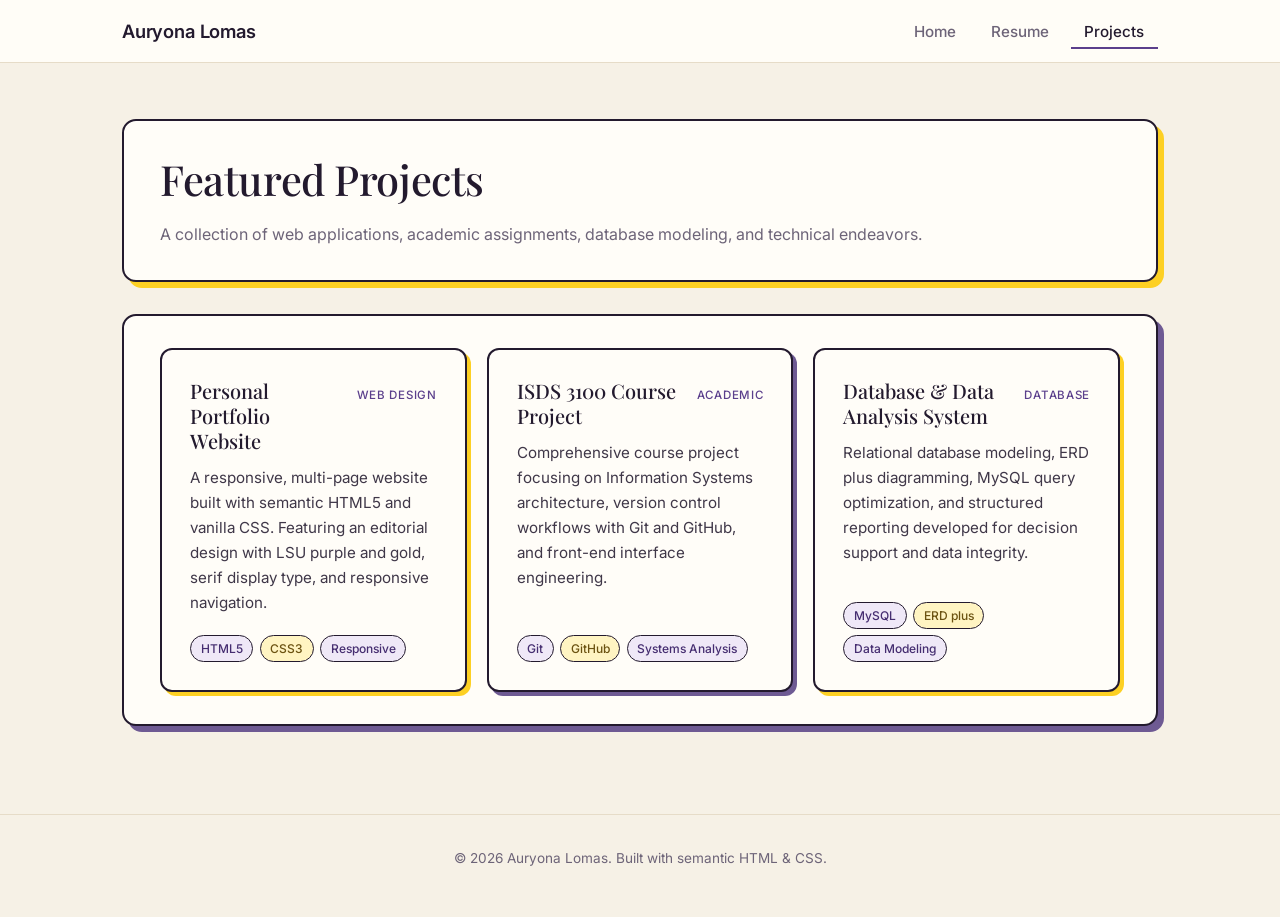
==== commit 1d2558d4: "Redesign with editorial LSU theme and one-page printable resume - Cream background with a soft-purpl" ====
--- a/project.html
+++ b/project.html
@@ -7,7 +7,7 @@
   <title>Projects | Auryona Lomas</title>
   <link rel="preconnect" href="https://fonts.googleapis.com">
   <link rel="preconnect" href="https://fonts.gstatic.com" crossorigin>
-  <link href="https://fonts.googleapis.com/css2?family=Inter:wght@400;500;600;700&display=swap" rel="stylesheet">
+  <link href="https://fonts.googleapis.com/css2?family=Inter:wght@400;500;600;700&family=Playfair+Display:ital,wght@0,500;1,500&display=swap" rel="stylesheet">
   <link rel="stylesheet" href="styles.css">
 </head>
 <body>
@@ -46,8 +46,8 @@
             <span class="badge">Web Design</span>
           </div>
           <p class="card-body">
-            A responsive, multi-page website built with semantic HTML5 and vanilla CSS. Featuring a clean, light
-            cream-and-teal design, clearly outlined sections, and responsive navigation.
+            A responsive, multi-page website built with semantic HTML5 and vanilla CSS. Featuring an editorial
+            design with LSU purple and gold, serif display type, and responsive navigation.
           </p>
           <div class="card-tags">
             <span class="tag">HTML5</span>
--- a/styles.css
+++ b/styles.css
@@ -1,32 +1,46 @@
 /* ==========================================================================
-   Light Professional Design System
-   Cream page, white section containers, teal accent, light blue highlights.
-   Change the Accent variables to re-theme the site.
+   Editorial LSU Design System
+   Cream page, a soft-purple feature box on the home page, LSU purple and gold accents.
+   Change the Accent / Feature variables to re-theme the site.
    ========================================================================== */
 
 :root {
-  /* Accent */
-  --accent: #1f6f73;             /* Teal for links, headings labels, active states */
-  --accent-strong: #185a5d;      /* Darker teal for hover */
-  --accent-light: #e4f1f5;       /* Light blue tint for highlights */
-  --accent-border: #bcd9e2;      /* Light blue border */
-  --on-accent: #ffffff;          /* Text on solid teal */
+  /* LSU accents */
+  --gold: #fdd023;               /* LSU gold: accent lines, primary buttons */
+  --on-gold: #2b1a4a;            /* Deep purple text on gold */
+  --accent: #5b3f8c;             /* Soft LSU purple: labels, links, active states */
+  --accent-strong: #452d70;      /* Deeper purple for hover and tag text */
+  --accent-light: #efe8f7;       /* Lavender tint for tags, selected skills, facts */
+  --accent-border: #d8cbeb;      /* Lavender border for tinted elements */
+  --on-accent: #ffffff;          /* Text on solid purple */
+
+  /* Soft-purple feature box (home page intro) */
+  --feature: #6e5a93;            /* Muted, softer LSU purple */
+  --feature-border: #5f4d82;
+  --feature-text: #f1ecf7;
+  --feature-muted: #d9cfe8;
+  --feature-gold: #ffe27a;       /* Lighter gold that stays readable on the purple */
+
+  /* Butter yellow tint (pairs with the lavender tint) */
+  --butter: #fff4c2;
+  --butter-text: #6b5210;
 
   /* Neutrals */
-  --bg: #f6f1e6;                 /* Cream page background */
+  --bg: #f6f1e6;                 /* Warm cream page background */
   --surface: #fffdf8;            /* Section containers */
   --surface-inset: #f9f5ec;      /* Cards nested inside sections */
-  --heading: #1d2b2f;            /* Headings */
-  --text: #37474a;               /* Body text */
-  --text-light: #5e6d70;         /* Secondary text */
-  --border: #e4dccb;             /* Default outline */
-  --border-light: #d2c8b2;       /* Hover/emphasis outline */
+  --heading: #231a2e;            /* Headings */
+  --text: #3f3748;               /* Body text */
+  --text-light: #6d6478;         /* Secondary text */
+  --border: #e6dcc8;             /* Default outline */
+  --border-light: #d2c6ae;       /* Hover/emphasis outline */
 
   --shadow-sm: 0 1px 3px rgba(60, 50, 30, 0.06);
   --radius: 6px;
   --radius-lg: 10px;
   --transition: color 0.15s ease, background-color 0.15s ease, border-color 0.15s ease;
   --font-family: 'Inter', system-ui, -apple-system, BlinkMacSystemFont, 'Segoe UI', Roboto, sans-serif;
+  --font-display: 'Playfair Display', Georgia, 'Times New Roman', serif;
 }
 
 *, *::before, *::after {
@@ -136,9 +150,11 @@
 }
 
 h1 {
-  font-size: 2.4rem;
+  font-family: var(--font-display);
+  font-weight: 500;
+  font-size: 2.6rem;
   margin-bottom: 1rem;
-  letter-spacing: -0.02em;
+  letter-spacing: -0.01em;
 }
 
 /* Section headings: small uppercase label with a hairline rule */
@@ -175,6 +191,12 @@
    Hero Section
    ========================================================================== */
 
+main > section.hero {
+  background: var(--feature);
+  border-color: var(--feature-border);
+  color: var(--feature-text);
+}
+
 .hero {
   padding: 3rem 2.25rem;
   display: flex;
@@ -183,9 +205,18 @@
   gap: 1.25rem;
 }
 
-.hero h1 {
-  font-size: 2.9rem;
+.hero-name {
+  font-size: 4.25rem;
+  line-height: 0.95;
   margin-bottom: 0;
+}
+
+.hero .hero-name {
+  color: var(--feature-text);
+}
+
+.hero-name em {
+  color: var(--gold);
 }
 
 .hero-tag {
@@ -193,14 +224,47 @@
   font-weight: 600;
   text-transform: uppercase;
   letter-spacing: 0.1em;
-  color: var(--accent);
+  color: var(--feature-gold);
 }
 
 .hero p {
   font-size: 1.15rem;
-  color: var(--text);
-  max-width: 640px;
+  color: var(--feature-text);
+  max-width: 560px;
   margin-bottom: 0.5rem;
+  padding-left: 1rem;
+  border-left: 3px solid var(--gold);
+}
+
+/* Stats row under the intro */
+.hero-stats {
+  display: flex;
+  flex-wrap: wrap;
+  gap: 1.5rem 2.75rem;
+  width: 100%;
+  margin-top: 0.75rem;
+  padding-top: 1.25rem;
+  border-top: 1px solid rgba(255, 255, 255, 0.2);
+}
+
+.hero-stats dd {
+  font-family: var(--font-display);
+  font-size: 2rem;
+  line-height: 1;
+  color: var(--feature-text);
+}
+
+.hero-stats dt {
+  font-size: 0.8rem;
+  text-transform: uppercase;
+  letter-spacing: 0.1em;
+  color: var(--feature-muted);
+  margin-top: 0.35rem;
+}
+
+.hero-stats div {
+  display: flex;
+  flex-direction: column-reverse;
 }
 
 /* Visually hidden but still read by screen readers and search engines */
@@ -248,9 +312,9 @@
   padding: 2rem 2rem 1.75rem;
   background: var(--surface);
   color: var(--text);
-  border: 3px solid var(--heading);
+  border: 2px solid var(--border-light);
   border-radius: var(--radius-lg);
-  box-shadow: 6px 6px 0 var(--heading);
+  box-shadow: 6px 6px 0 var(--feature);
 }
 
 .facts-dialog[open] {
@@ -258,7 +322,7 @@
 }
 
 .facts-dialog::backdrop {
-  background: rgba(29, 43, 47, 0.45);
+  background: rgba(35, 26, 46, 0.45);
 }
 
 @keyframes facts-pop {
@@ -284,7 +348,9 @@
 
 /* Reset the section-heading label style for the pop-up title */
 .facts-title {
-  font-size: 1.35rem;
+  font-family: var(--font-display);
+  font-weight: 500;
+  font-size: 1.5rem;
   text-transform: none;
   letter-spacing: normal;
   color: var(--heading);
@@ -335,15 +401,15 @@
 
 /* Primary button: solid accent */
 .btn-primary {
-  background-color: var(--accent);
-  color: var(--on-accent);
-  border-color: var(--accent);
+  background-color: var(--gold);
+  color: var(--on-gold);
+  border-color: var(--gold);
 }
 
 .btn-primary:hover {
-  background-color: var(--accent-strong);
-  border-color: var(--accent-strong);
-  color: var(--on-accent);
+  background-color: var(--feature-gold);
+  border-color: var(--feature-gold);
+  color: var(--on-gold);
 }
 
 /* Secondary button: outline */
@@ -356,6 +422,16 @@
 .btn-secondary:hover {
   border-color: var(--text-light);
   background-color: var(--surface-inset);
+}
+
+.hero .btn-secondary {
+  color: var(--feature-text);
+  border-color: rgba(255, 255, 255, 0.45);
+}
+
+.hero .btn-secondary:hover {
+  border-color: var(--feature-text);
+  background-color: rgba(255, 255, 255, 0.1);
 }
 
 /* ==========================================================================
@@ -391,7 +467,9 @@
 }
 
 .card-title {
-  font-size: 1.15rem;
+  font-family: var(--font-display);
+  font-weight: 500;
+  font-size: 1.3rem;
   color: var(--heading);
   text-transform: none;
   letter-spacing: normal;
@@ -713,61 +791,398 @@
 }
 
 /* ==========================================================================
+   Sticker Style
+   Bold outlines with solid purple and gold offset shadows, alternating.
+   ========================================================================== */
+
+main > section {
+  border: 2px solid var(--heading);
+  border-radius: 14px;
+  box-shadow: 6px 6px 0 var(--gold);
+  margin-bottom: 2rem;
+}
+
+main > section:nth-of-type(even) {
+  box-shadow: 6px 6px 0 var(--feature);
+}
+
+main > section.hero {
+  border-color: var(--heading);
+  box-shadow: 6px 6px 0 var(--gold);
+}
+
+/* Section labels get a short gold bar instead of a full rule */
+h2 {
+  position: relative;
+  border-bottom: none;
+  padding-bottom: 0.6rem;
+}
+
+h2::after {
+  content: '';
+  position: absolute;
+  left: 0;
+  bottom: 0;
+  width: 44px;
+  height: 3px;
+  border-radius: 2px;
+  background: var(--gold);
+}
+
+.card-title::after,
+.facts-title::after {
+  content: none;
+}
+
+/* Cards inside sections */
+.card,
+.involvement-card {
+  background: var(--surface);
+  border: 2px solid var(--heading);
+  border-radius: 12px;
+  box-shadow: 4px 4px 0 var(--gold);
+}
+
+.grid-cards > :nth-child(even),
+.involvement-grid > :nth-child(even) {
+  box-shadow: 4px 4px 0 var(--feature);
+}
+
+.card:hover {
+  border-color: var(--heading);
+}
+
+/* Pill tags, alternating lavender and butter */
+.tag {
+  background: var(--accent-light);
+  color: var(--accent-strong);
+  border: 1.5px solid var(--heading);
+  border-radius: 999px;
+  padding: 0.15rem 0.6rem;
+}
+
+.card-tags .tag:nth-child(even) {
+  background: var(--butter);
+  color: var(--butter-text);
+}
+
+/* Buttons: sticker shadow that presses in on click */
+.btn,
+.no-btn {
+  border: 2px solid var(--heading);
+  box-shadow: 3px 3px 0 var(--heading);
+  transition: transform 0.12s ease, box-shadow 0.12s ease, background-color 0.15s ease, color 0.15s ease;
+}
+
+.btn-primary,
+.btn-primary:hover,
+.btn-secondary,
+.btn-secondary:hover,
+.no-btn:hover {
+  border-color: var(--heading);
+}
+
+.btn:hover,
+.no-btn:hover {
+  transform: translate(1px, 1px);
+  box-shadow: 2px 2px 0 var(--heading);
+}
+
+.btn:active,
+.no-btn:active {
+  transform: translate(3px, 3px);
+  box-shadow: 0 0 0 var(--heading);
+}
+
+.hero .btn-secondary,
+.hero .btn-secondary:hover {
+  border-color: var(--heading);
+  background-color: rgba(255, 255, 255, 0.1);
+}
+
+.no-btn {
+  border-radius: 999px;
+  padding: 0.3rem 0.85rem;
+}
+
+/* Skills */
+.skill-chip {
+  border: 1.5px solid var(--heading);
+  border-radius: 999px;
+}
+
+.skill-chip:hover {
+  border-color: var(--heading);
+}
+
+.skill-chip[aria-expanded="true"] {
+  border-color: var(--heading);
+  box-shadow: 2px 2px 0 var(--gold);
+}
+
+.skill-detail {
+  background: var(--accent-light);
+  border: 2px solid var(--heading);
+  border-radius: 12px;
+  box-shadow: 4px 4px 0 var(--gold);
+}
+
+/* "Curious?" pop-up */
+.facts-dialog {
+  border: 2px solid var(--heading);
+}
+
+.facts-list li {
+  border: 1.5px solid var(--heading);
+}
+
+.facts-list li:nth-child(even) {
+  background: var(--butter);
+}
+
+@media (prefers-reduced-motion: reduce) {
+  .btn, .no-btn {
+    transition: none;
+  }
+}
+
+/* ==========================================================================
    Print Styles (Optimized Clean Export)
    ========================================================================== */
 
 @media print {
-  .skills-hint, .skill-detail {
+  @page {
+    size: letter;
+    margin: 0.5in 0.6in;
+  }
+
+  html, body {
+    background: #ffffff !important;
+    color: #1a1a1a !important;
+    font-size: 10pt;
+    line-height: 1.35;
+  }
+
+  * {
+    box-shadow: none !important;
+  }
+
+  a {
+    color: inherit !important;
+    text-decoration: none !important;
+  }
+
+  /* Only the resume content prints */
+  header, footer, .no-print, .resume-actions, .skills-hint, .skill-detail {
     display: none !important;
-  }
-
-  header, footer, .resume-actions, .no-print {
-    display: none !important;
-  }
-
-  body, html {
-    background: #ffffff !important;
-    color: #111111 !important;
   }
 
   main {
     padding: 0 !important;
-    max-width: 100% !important;
-  }
-
-  main > section, .resume-header-card, .education-card, .involvement-card, .card {
-    background: transparent !important;
+    max-width: none !important;
+  }
+
+  main > section {
+    background: none !important;
     border: none !important;
+    border-radius: 0 !important;
     padding: 0 !important;
-    margin-bottom: 1.5rem !important;
-  }
-
-  h1, h2, h3, h4, .timeline-title {
-    color: #000000 !important;
-  }
-
+    margin: 0 0 12pt !important;
+  }
+
+  /* Header: centered name, one contact line */
+  .resume-header-card {
+    display: block !important;
+    text-align: center;
+    margin-bottom: 10pt !important;
+  }
+
+  .resume-profile-info h1 {
+    font-size: 25pt !important;
+    color: #231a2e !important;
+    margin: 0 0 2pt !important;
+  }
+
+  .resume-profile-tagline {
+    font-size: 10pt !important;
+    color: #333333 !important;
+    margin: 0 0 3pt !important;
+  }
+
+  .resume-contact-bar {
+    justify-content: center;
+    gap: 0 !important;
+  }
+
+  .resume-contact-item {
+    font-size: 10pt !important;
+    color: #333333 !important;
+  }
+
+  .resume-contact-item + .resume-contact-item::before {
+    content: "|";
+    margin: 0 6pt;
+    color: #999999;
+  }
+
+  /* Section headings: purple label with a thin rule */
   h2 {
-    color: #000000 !important;
-    border-bottom-color: #cccccc !important;
-  }
-
-  .timeline-subtitle, .timeline-date, .resume-contact-item, .education-school,
-  .education-minor, .badge-gpa, .involvement-info p {
+    font-family: var(--font-family);
+    font-size: 11pt !important;
+    letter-spacing: 0.08em;
+    color: #461d7c !important;
+    border-bottom: 1px solid #b9b0c9 !important;
+    padding-bottom: 2pt !important;
+    margin-bottom: 5pt !important;
+    -webkit-print-color-adjust: exact;
+    print-color-adjust: exact;
+  }
+
+  h2::after {
+    display: none !important;
+  }
+
+  h3, h4, .timeline-title {
+    color: #1a1a1a !important;
+  }
+
+  /* Education: degree on the left, dates and GPA on the right */
+  .education-card {
+    display: flex !important;
+    justify-content: space-between;
+    align-items: flex-start !important;
+    gap: 12pt !important;
+  }
+
+  .education-main h3 {
+    font-size: 11pt !important;
+    margin: 0 !important;
+  }
+
+  .education-school, .education-minor {
+    font-size: 10pt !important;
     color: #333333 !important;
+    margin: 0 !important;
+  }
+
+  .education-meta {
+    align-items: flex-end !important;
+    gap: 0 !important;
+  }
+
+  .education-meta .timeline-date, .badge-gpa {
+    font-size: 10pt !important;
+    color: #333333 !important;
+  }
+
+  /* Experience: title left, dates right, tight bullets */
+  .timeline-item {
+    display: grid !important;
+    grid-template-columns: 1fr auto !important;
+    break-inside: avoid;
+  }
+
+  .timeline-item + .timeline-item {
+    margin-top: 8pt !important;
+    padding-top: 0 !important;
+    border-top: none !important;
+  }
+
+  .timeline-item .timeline-date {
+    grid-column: 2 !important;
+    grid-row: 1 !important;
+    margin: 0 !important;
+    font-size: 10pt !important;
+    color: #333333 !important;
+  }
+
+  .timeline-title {
+    font-size: 11pt !important;
+    margin: 0 !important;
+  }
+
+  .timeline-subtitle {
+    font-size: 10pt !important;
+    font-style: italic;
+    font-weight: 400 !important;
+    color: #444444 !important;
+  }
+
+  .resume-list {
+    margin-top: 2pt !important;
+    gap: 0 !important;
   }
 
   .resume-list li {
+    font-size: 10pt !important;
+    line-height: 1.4 !important;
+    padding-left: 10pt !important;
     color: #222222 !important;
   }
 
   .resume-list li::before {
-    background: #000000 !important;
+    content: "•";
+    width: auto;
+    height: auto;
+    top: 0;
+    background: none !important;
+    color: #1a1a1a;
+  }
+
+  /* Skills: one comma-separated line */
+  .skills-list {
+    display: block !important;
   }
 
   .skill-chip {
-    background: #ffffff !important;
-    color: #111111 !important;
-    border: 1px solid #cccccc !important;
+    display: inline !important;
+    background: none !important;
+    border: none !important;
+    border-radius: 0 !important;
+    padding: 0 !important;
+    font-size: 10pt !important;
+    font-weight: 400 !important;
+    color: #222222 !important;
+  }
+
+  .skill-chip:not(:last-child)::after {
+    content: ", ";
+  }
+
+  /* Involvement: one bulleted line each */
+  .involvement-grid {
+    display: block !important;
+  }
+
+  .involvement-card {
+    background: none !important;
+    border: none !important;
+    border-radius: 0 !important;
+    padding: 0 0 0 10pt !important;
+    margin: 0 0 1pt !important;
+    position: relative;
+    break-inside: avoid;
+  }
+
+  .involvement-card::before {
+    content: "•";
+    position: absolute;
+    left: 0;
+    font-size: 10pt;
+  }
+
+  .involvement-info h4, .involvement-info p {
+    display: inline;
+    font-size: 10pt !important;
+    color: #222222 !important;
+  }
+
+  .involvement-info h4 {
+    font-weight: 600;
+  }
+
+  .involvement-info p::before {
+    content: " – ";
   }
 }
 
@@ -789,8 +1204,20 @@
     padding: 1.5rem 1.25rem;
   }
 
-  h1, .hero h1, .resume-profile-info h1 {
+  h1, .resume-profile-info h1 {
     font-size: 2rem;
+  }
+
+  .hero-name {
+    font-size: 3rem;
+  }
+
+  .hero-stats {
+    gap: 1rem 1.5rem;
+  }
+
+  .hero-stats dd {
+    font-size: 1.6rem;
   }
 
   .timeline-item {
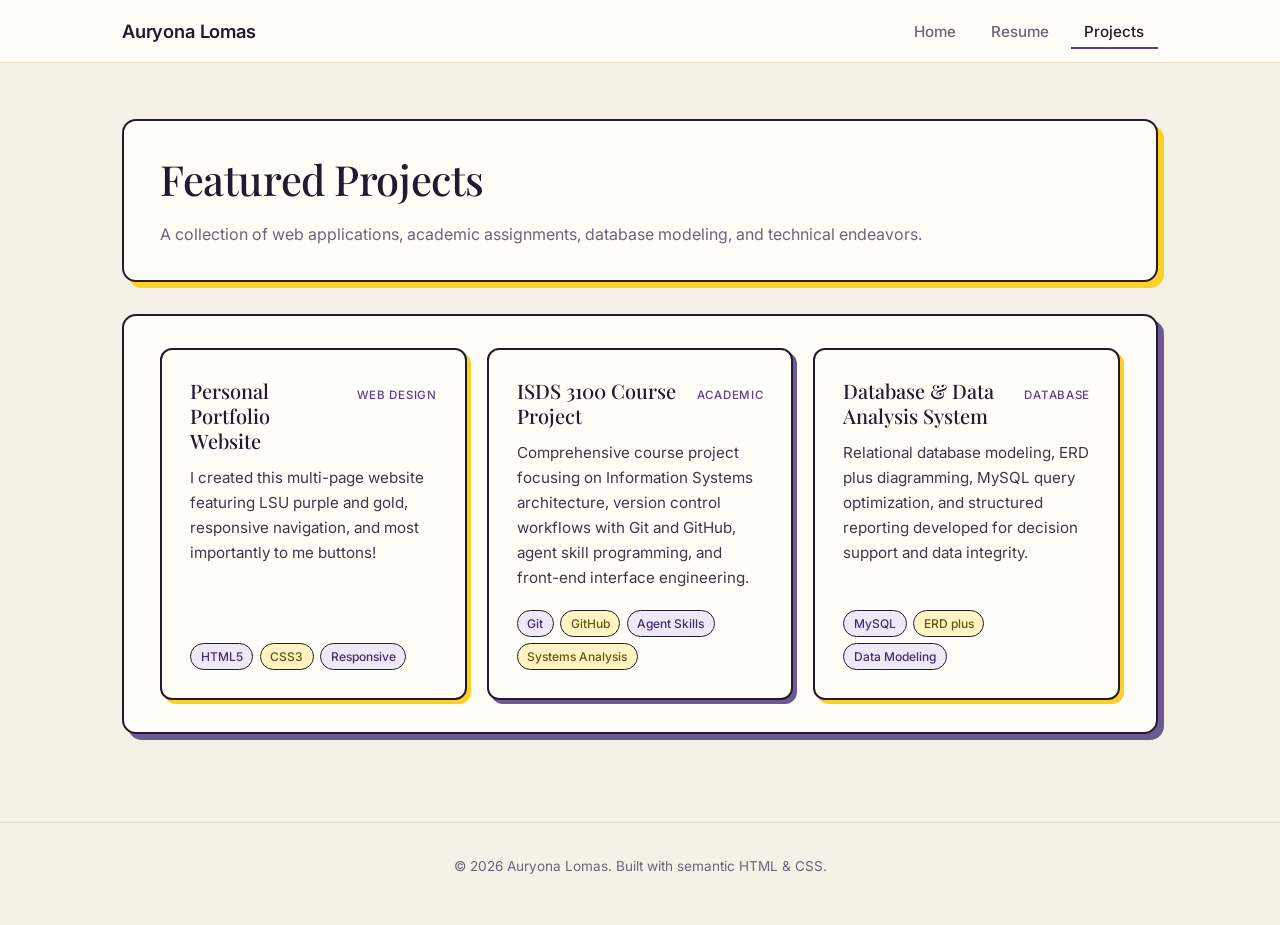
==== commit 46ce8977: "Rewrite project descriptions and add agent skills tag Co-Authored-By: Claude Opus 5.5 <noreply@anthr" ====
--- a/project.html
+++ b/project.html
@@ -8,6 +8,7 @@
   <link rel="preconnect" href="https://fonts.googleapis.com">
   <link rel="preconnect" href="https://fonts.gstatic.com" crossorigin>
   <link href="https://fonts.googleapis.com/css2?family=Inter:wght@400;500;600;700&family=Playfair+Display:ital,wght@0,500;1,500&display=swap" rel="stylesheet">
+  <link rel="icon" href="favicon.svg" type="image/svg+xml">
   <link rel="stylesheet" href="styles.css">
 </head>
 <body>
@@ -46,8 +47,8 @@
             <span class="badge">Web Design</span>
           </div>
           <p class="card-body">
-            A responsive, multi-page website built with semantic HTML5 and vanilla CSS. Featuring an editorial
-            design with LSU purple and gold, serif display type, and responsive navigation.
+            I created this multi-page website featuring LSU purple and gold, responsive navigation, and most
+            importantly to me buttons!
           </p>
           <div class="card-tags">
             <span class="tag">HTML5</span>
@@ -63,12 +64,13 @@
             <span class="badge">Academic</span>
           </div>
           <p class="card-body">
-            Comprehensive course project focusing on Information Systems architecture, version control workflows 
-            with Git and GitHub, and front-end interface engineering.
+            Comprehensive course project focusing on Information Systems architecture, version control workflows
+            with Git and GitHub, agent skill programming, and front-end interface engineering.
           </p>
           <div class="card-tags">
             <span class="tag">Git</span>
             <span class="tag">GitHub</span>
+            <span class="tag">Agent Skills</span>
             <span class="tag">Systems Analysis</span>
           </div>
         </article>
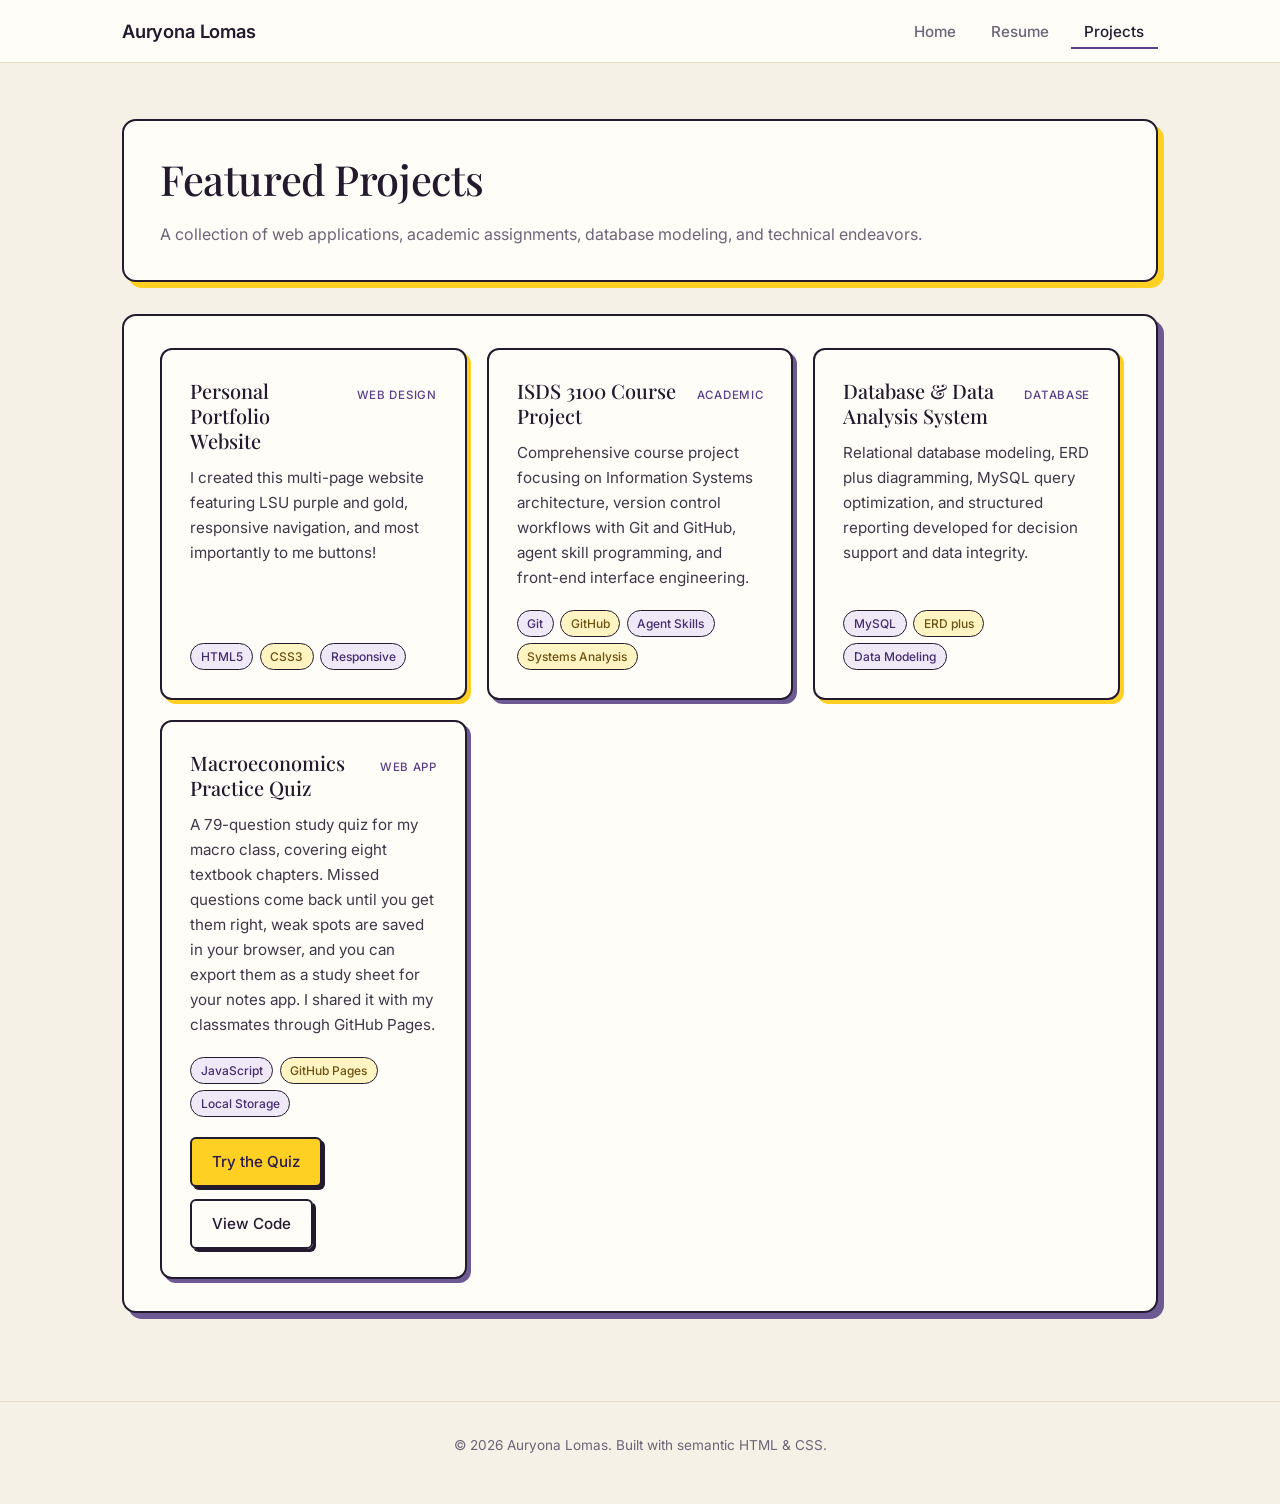
==== commit 405133e3: "Add macroeconomics practice quiz to projects page Co-Authored-By: Claude Opus 5.5 <noreply@anthropic" ====
--- a/project.html
+++ b/project.html
@@ -92,6 +92,28 @@
           </div>
         </article>
 
+        <!-- Project Card 4 -->
+        <article class="card">
+          <div class="card-header">
+            <h2 class="card-title" style="font-size: 1.25rem;">Macroeconomics Practice Quiz</h2>
+            <span class="badge">Web App</span>
+          </div>
+          <p class="card-body">
+            A 79-question study quiz for my macro class, covering eight textbook chapters. Missed questions come back
+            until you get them right, weak spots are saved in your browser, and you can export them as a study sheet
+            for your notes app. I shared it with my classmates through GitHub Pages.
+          </p>
+          <div class="card-tags">
+            <span class="tag">JavaScript</span>
+            <span class="tag">GitHub Pages</span>
+            <span class="tag">Local Storage</span>
+          </div>
+          <div class="btn-group card-links">
+            <a href="https://aurylo06.github.io/Study_Code/" class="btn btn-primary" target="_blank" rel="noopener">Try the Quiz</a>
+            <a href="https://github.com/AuryLo06/Study_Code" class="btn btn-secondary" target="_blank" rel="noopener">View Code</a>
+          </div>
+        </article>
+
       </div>
     </section>
   </main>
--- a/styles.css
+++ b/styles.css
@@ -440,7 +440,7 @@
 
 .grid-cards {
   display: grid;
-  grid-template-columns: repeat(auto-fit, minmax(300px, 1fr));
+  grid-template-columns: repeat(auto-fit, minmax(min(300px, 100%), 1fr));
   gap: 1.25rem;
 }
 
@@ -686,7 +686,7 @@
 /* Involvement */
 .involvement-grid {
   display: grid;
-  grid-template-columns: repeat(auto-fit, minmax(280px, 1fr));
+  grid-template-columns: repeat(auto-fit, minmax(min(280px, 100%), 1fr));
   gap: 1rem;
 }
 
@@ -788,6 +788,104 @@
   text-align: center;
   color: var(--text-light);
   font-size: 0.85rem;
+}
+
+/* ==========================================================================
+   Home Page Sections (skills, experience, contact)
+   ========================================================================== */
+
+.section-link {
+  margin-top: 1.5rem;
+  font-weight: 600;
+}
+
+.section-link a {
+  color: var(--accent);
+  text-decoration: none;
+  border-bottom: 2px solid var(--gold);
+}
+
+.section-link a:hover {
+  color: var(--accent-strong);
+}
+
+.summary-list {
+  list-style: none;
+}
+
+.summary-list li {
+  display: flex;
+  justify-content: space-between;
+  align-items: baseline;
+  gap: 0.5rem 1.5rem;
+  padding: 0.9rem 0;
+  border-bottom: 1px dashed var(--border-light);
+}
+
+.summary-list li:first-child {
+  padding-top: 0;
+}
+
+.summary-title {
+  font-family: var(--font-display);
+  font-weight: 500;
+  font-size: 1.2rem;
+  margin: 0;
+}
+
+.summary-org {
+  color: var(--text-light);
+  font-size: 0.95rem;
+  margin: 0;
+}
+
+.summary-date {
+  flex-shrink: 0;
+  font-size: 0.85rem;
+  font-weight: 600;
+  color: var(--butter-text);
+  background: var(--butter);
+  border: 1.5px solid var(--heading);
+  border-radius: 999px;
+  padding: 0.1rem 0.65rem;
+  font-variant-numeric: tabular-nums;
+}
+
+.contact-intro {
+  max-width: 560px;
+}
+
+.contact-list {
+  list-style: none;
+  display: grid;
+  gap: 0.6rem;
+  margin-bottom: 1.5rem;
+}
+
+.contact-list li {
+  display: flex;
+  flex-wrap: wrap;
+  align-items: baseline;
+  gap: 0.25rem 1rem;
+}
+
+.contact-label {
+  min-width: 5.5rem;
+  font-size: 0.8rem;
+  font-weight: 600;
+  text-transform: uppercase;
+  letter-spacing: 0.1em;
+  color: var(--accent);
+}
+
+.contact-list a {
+  color: var(--heading);
+  font-weight: 500;
+  overflow-wrap: anywhere;
+}
+
+.contact-list a:hover {
+  color: var(--accent);
 }
 
 /* ==========================================================================
@@ -1233,4 +1331,13 @@
   .education-meta {
     align-items: flex-start;
   }
-}
+
+  .summary-list li {
+    flex-direction: column;
+  }
+}
+
+/* Project card links */
+.card-links {
+  margin-top: 1.25rem;
+}
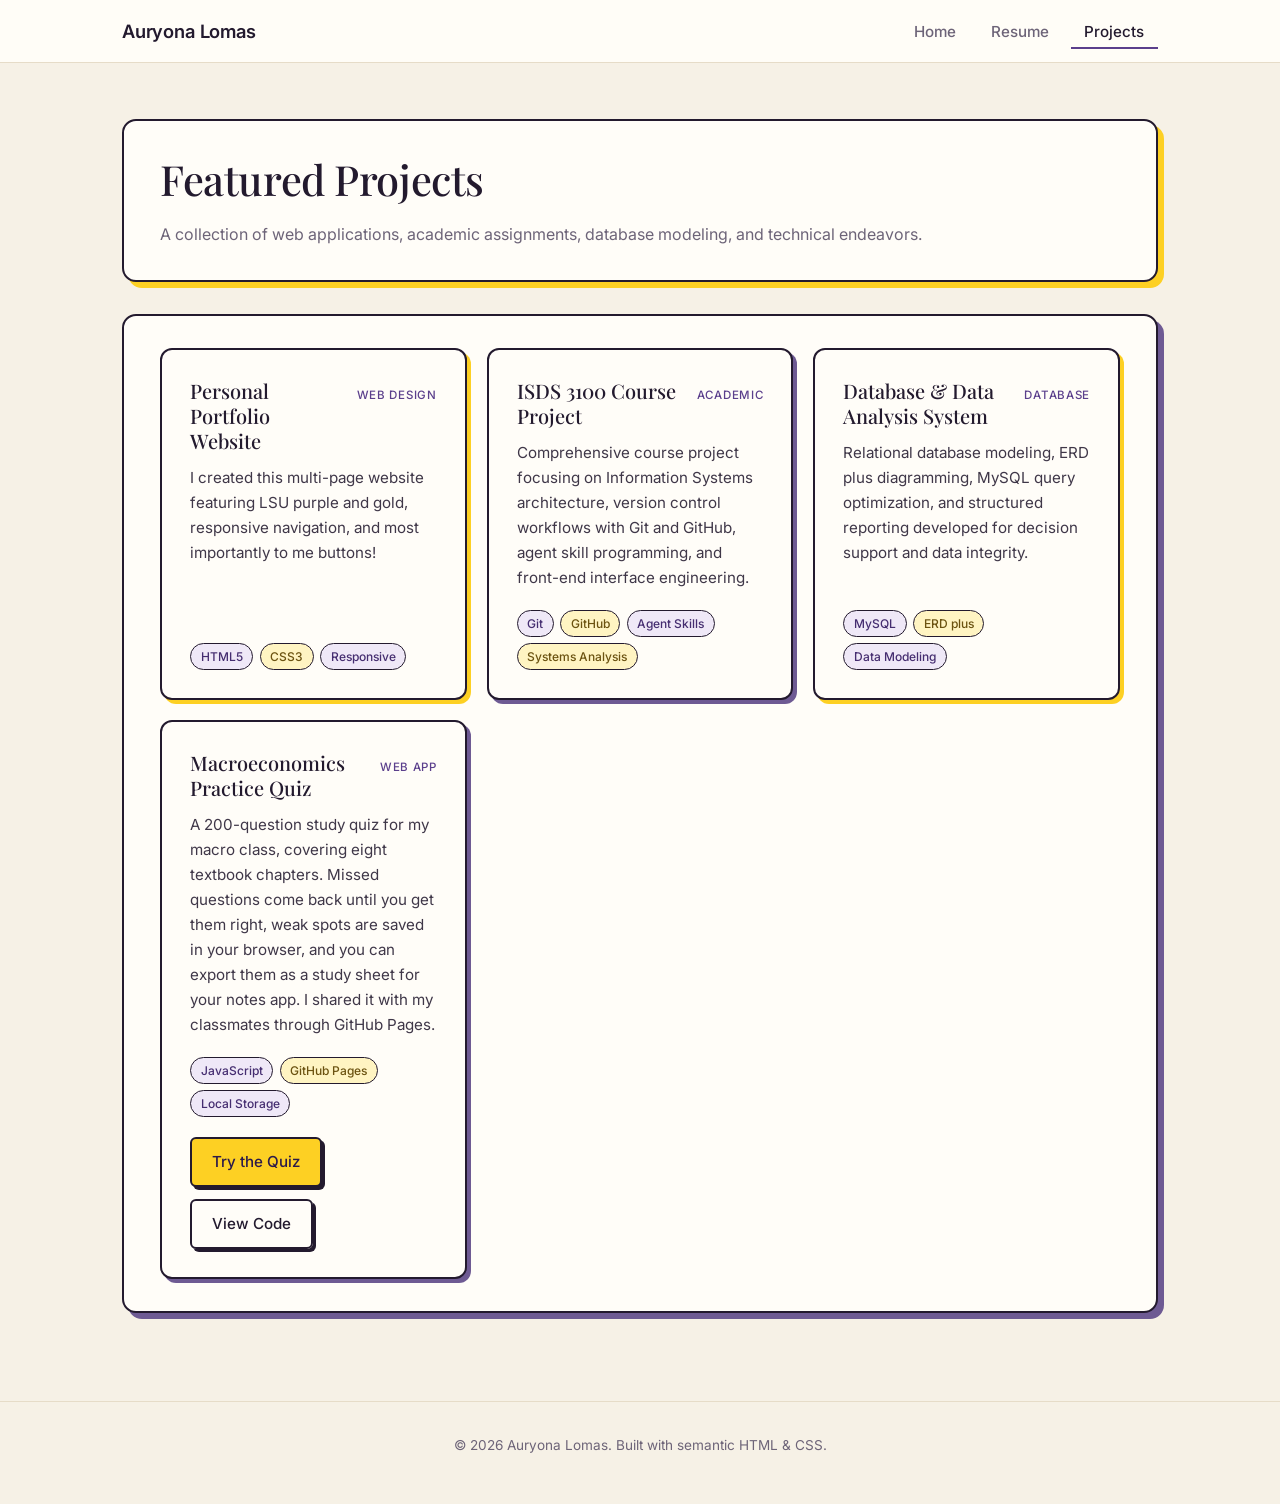
==== commit 50692079: "Update quiz project card to 200 questions Co-Authored-By: Claude Opus 5.5 <noreply@anthropic.com>" ====
--- a/project.html
+++ b/project.html
@@ -99,7 +99,7 @@
             <span class="badge">Web App</span>
           </div>
           <p class="card-body">
-            A 79-question study quiz for my macro class, covering eight textbook chapters. Missed questions come back
+            A 200-question study quiz for my macro class, covering eight textbook chapters. Missed questions come back
             until you get them right, weak spots are saved in your browser, and you can export them as a study sheet
             for your notes app. I shared it with my classmates through GitHub Pages.
           </p>
